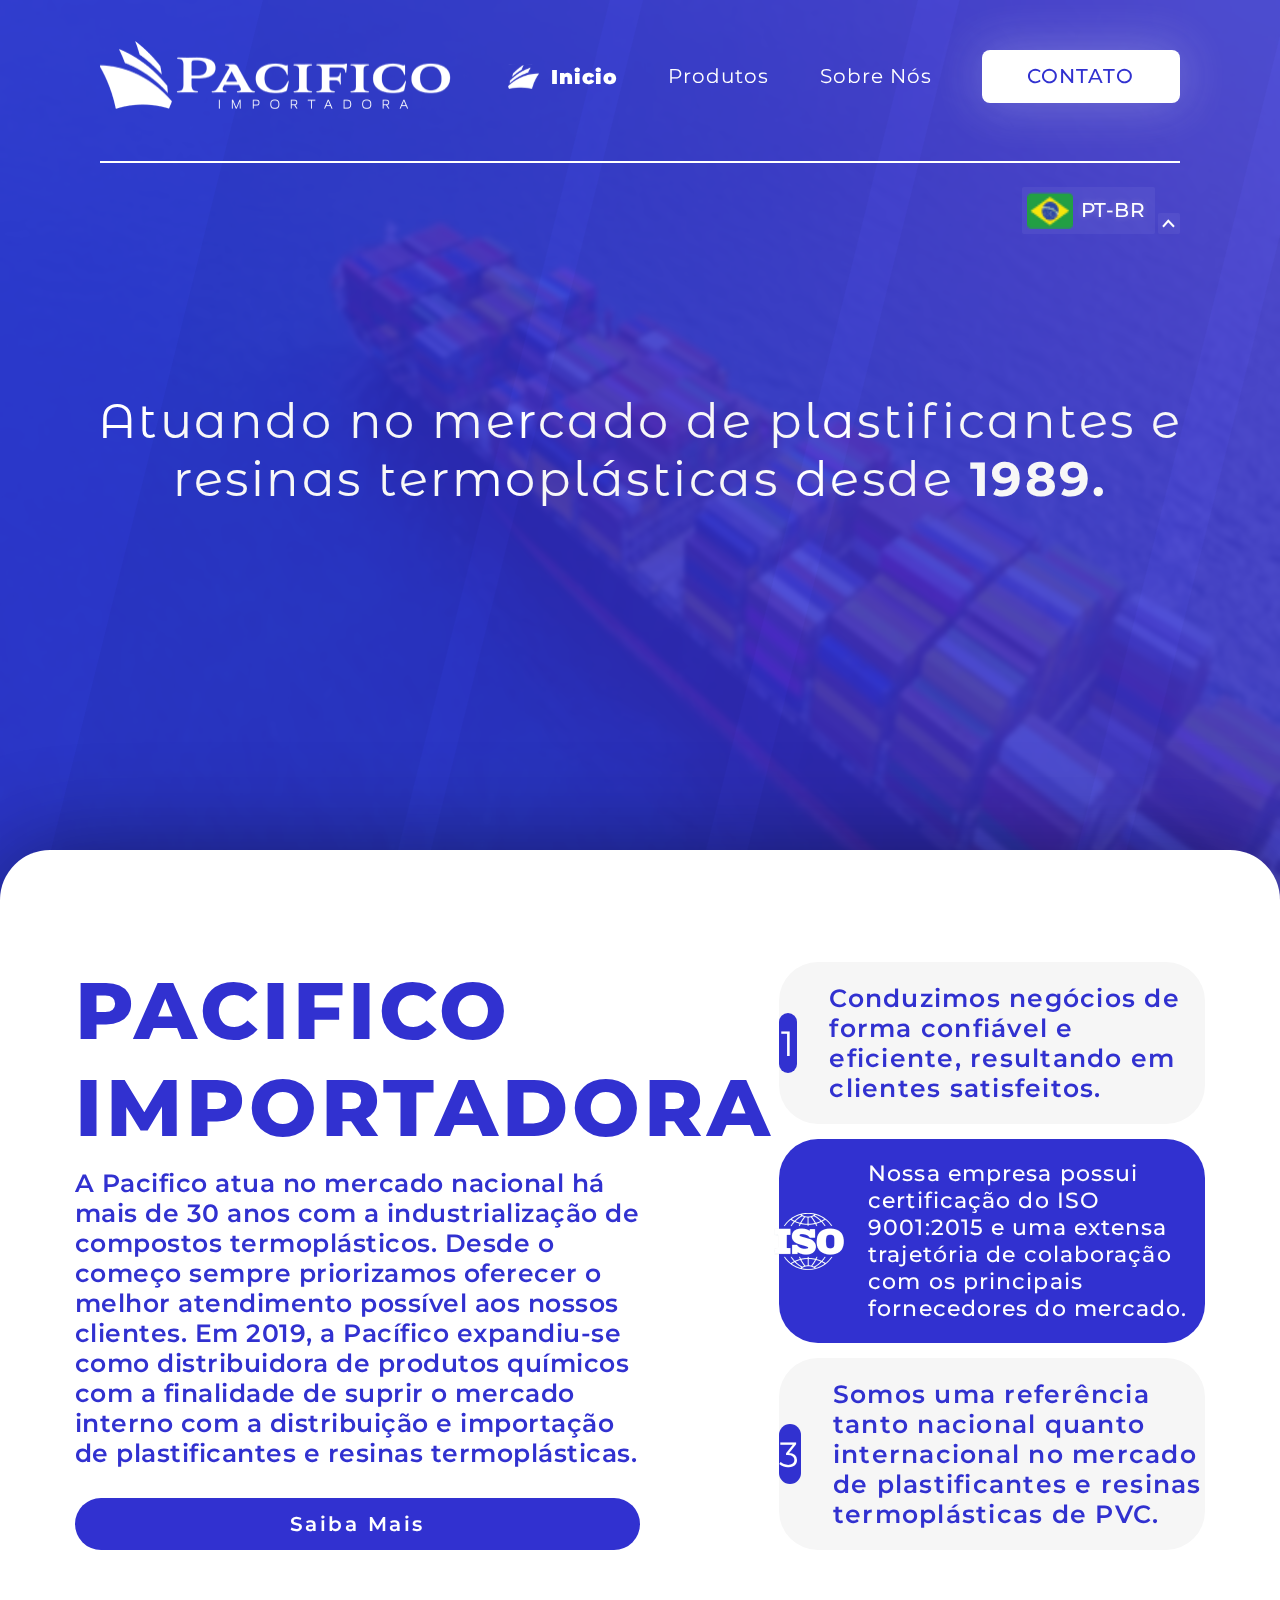
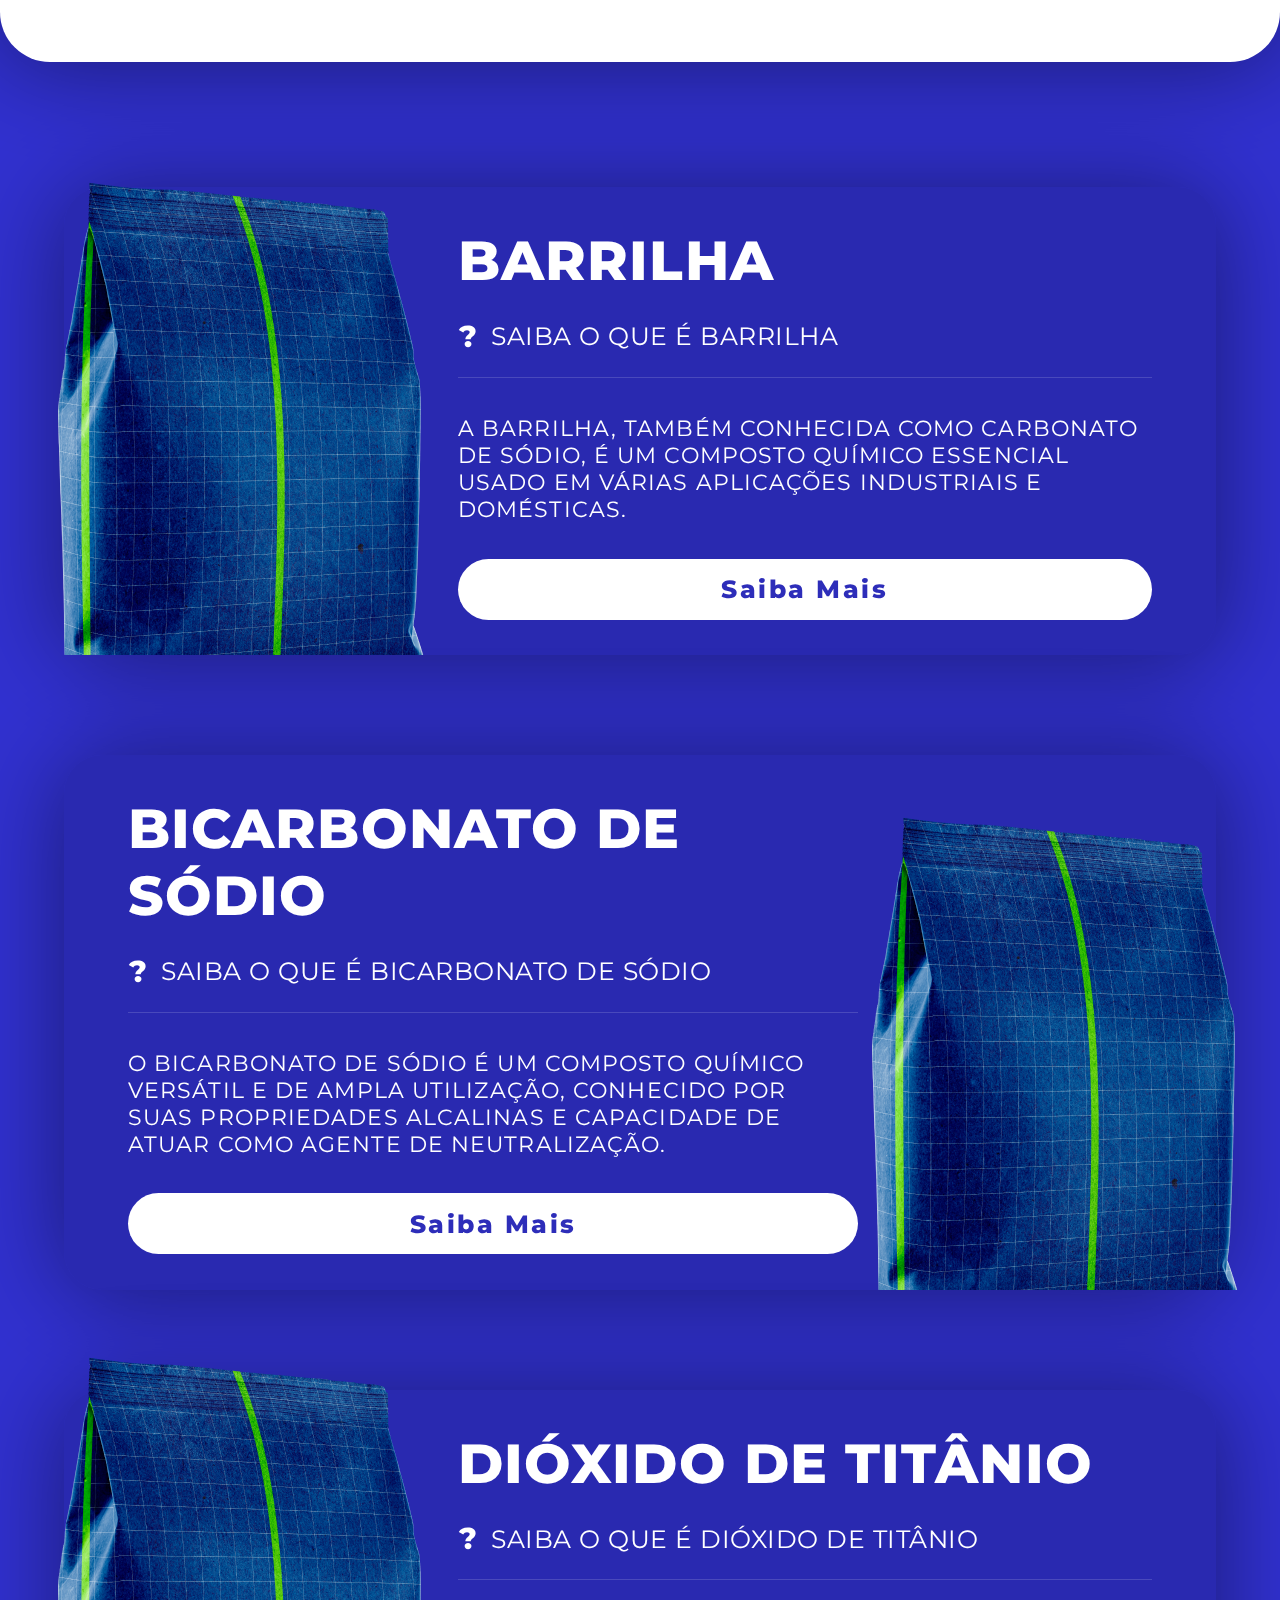
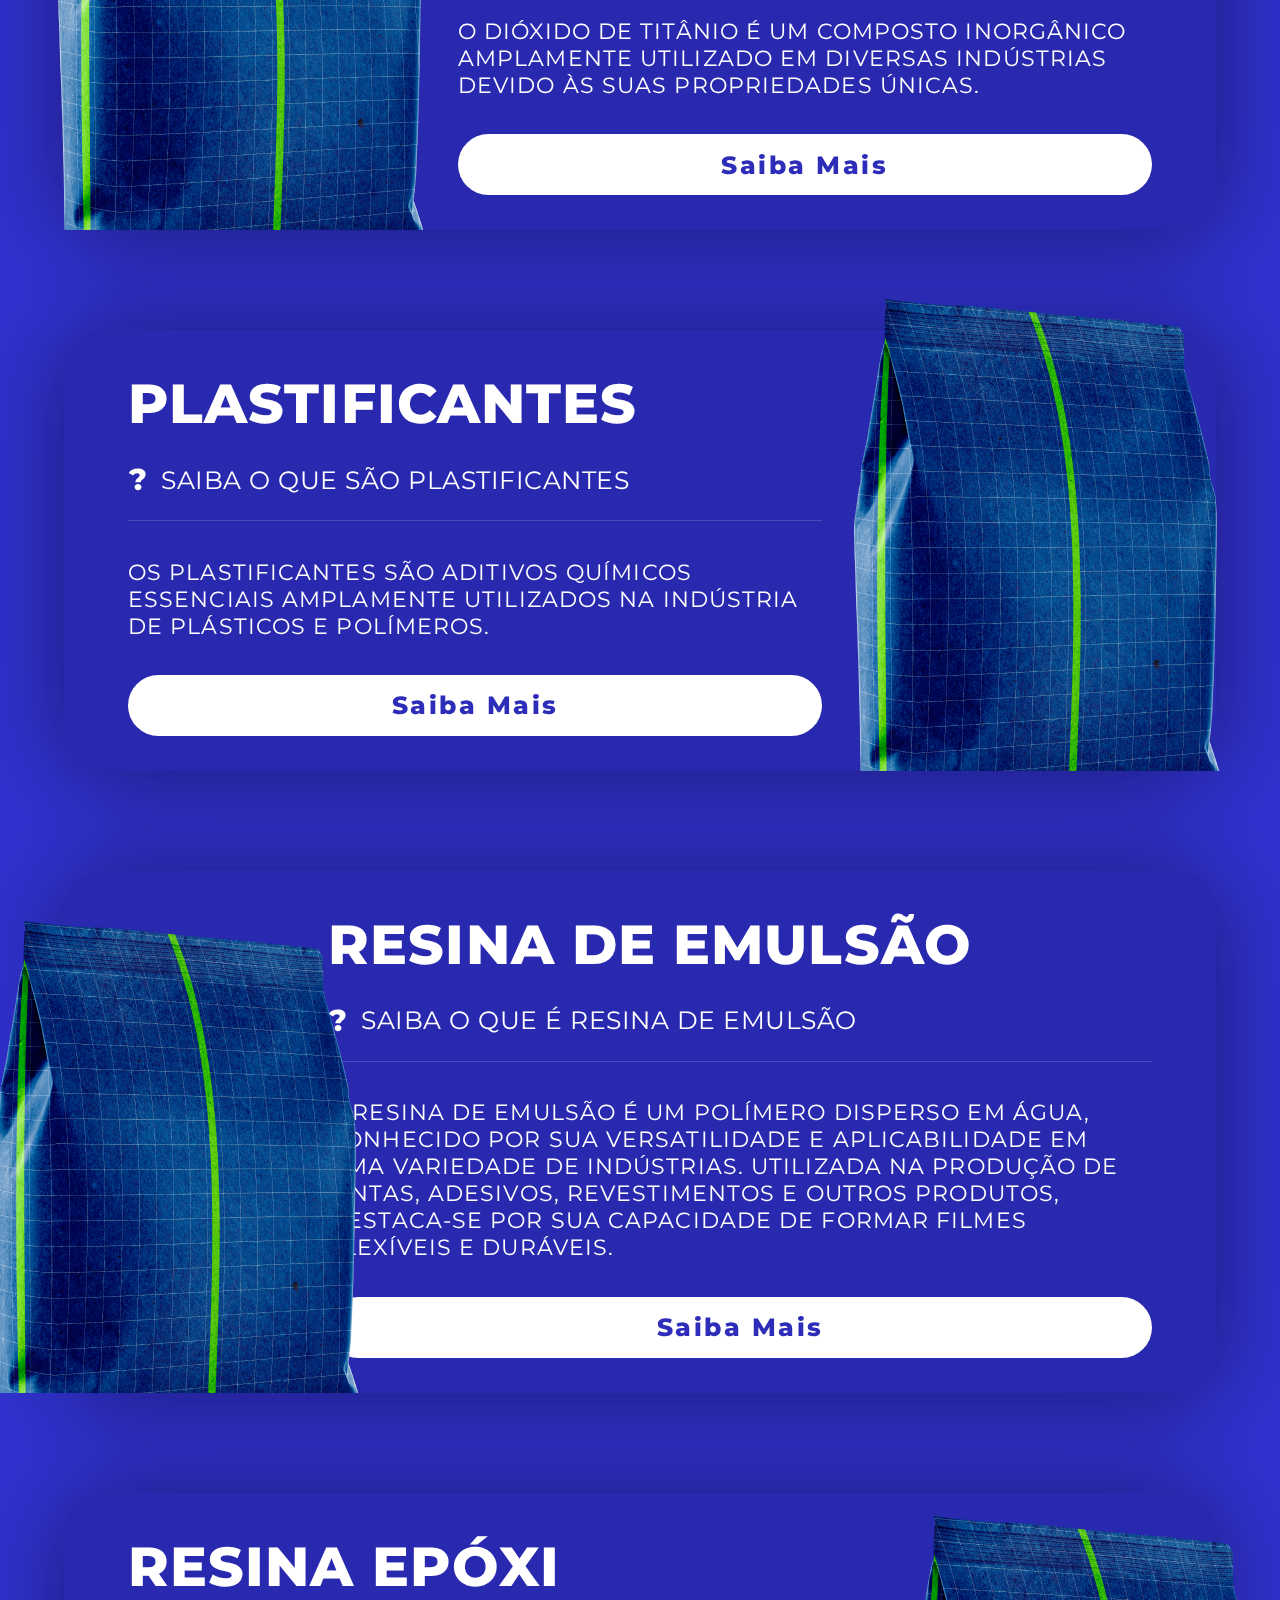
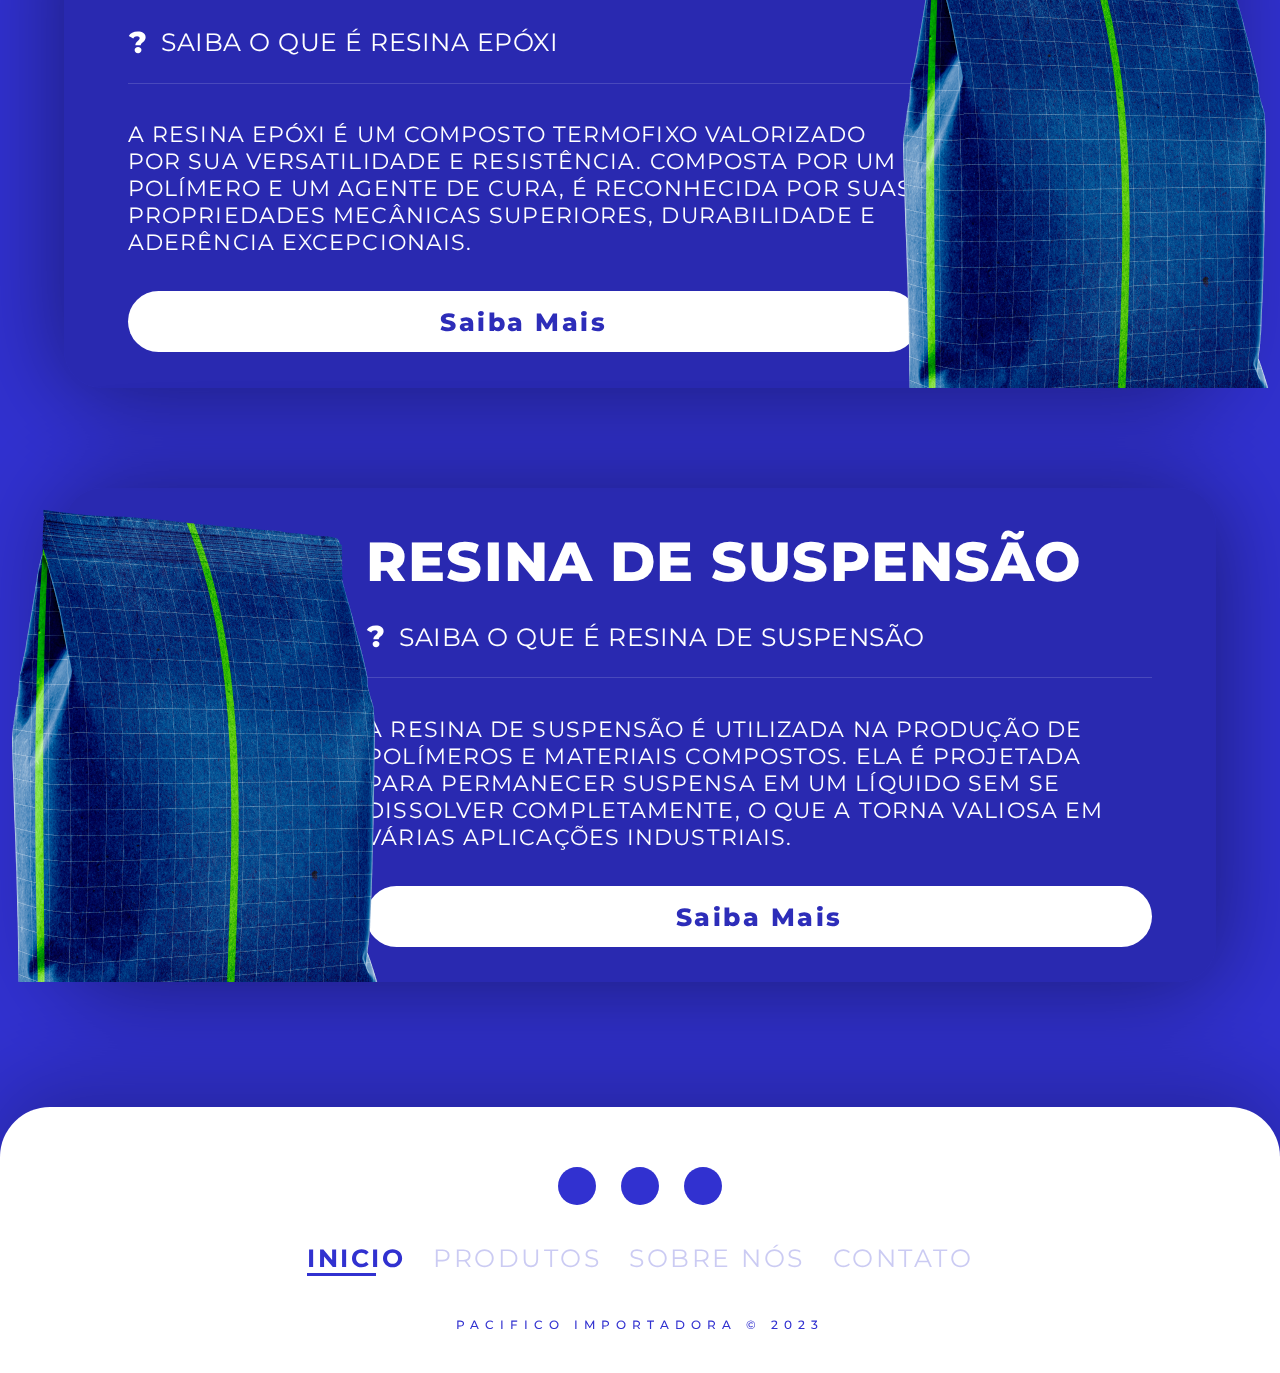
==== inicial/inicial.html @ b395f167 "Implementação completa da lista de produtos ( PI )" ====
<!DOCTYPE html>
<html lang="pt-br">
<head>
    <meta charset="UTF-8">
    <meta name="viewport" content="width=device-width, initial-scale=1.0">
    <title>Pacifico Importados</title>

    <link rel="preconnect" href="https://fonts.googleapis.com">
    <link rel="preconnect" href="https://fonts.gstatic.com" crossorigin>
    <link href="https://fonts.googleapis.com/css2?family=Montserrat:wght@300;400;500;600;700;800&display=swap" rel="stylesheet">
    
    <link rel="stylesheet" href="./inicial.css">
    <link rel="stylesheet" href="../geral/css/style.css">

    <script src="../geral/js/navegacoes.js" type="module" defer></script>
    <script src="./inicial.js" type="module" defer></script>
</head>
<body>
    <div class="container_xl" id="home_page">
        <header class="header_container">
            <div class="top_header_box">
                <figure>
                    <img src="../geral/assets/Logo Mono Black.png">
                </figure>
                <nav class="top_nav" id="nav_sup">
                    <a href="../inicial/inicial.html">
                        <button>
                            <span>Inicio</span>
                        </button>
                    </a>
                    <a href="../produtos/produtos.html">
                        <button>
                            <span>Produtos</span>
                        </button>
                    </a>
                    <a href="../sobre/sobre.html">
                        <button>
                            <span>Sobre Nós</span>
                        </button>
                    </a>
                    <a href="../contato/contato.html" target="_blank">
                        <button class="contact" id="tContato">CONTATO</button>
                    </a>
                </nav>
            </div>
            <div class="header_bar"></div>
            <div class="language_bar">
                <div class="select_block" id="drop_block">
                    <div class="icone_txt_select" id="ti_select">
                        <img src="../geral/assets/Brasil.png">
                        <span>PT-BR</span>
                    </div>
                    <div class="icon_box" id="icon_box_id">
                        <svg xmlns="http://www.w3.org/2000/svg" width="13" height="9" viewBox="0 0 13 9" fill="none">
                            <path d="M1 7.78094L6.28 1.78679L12 7.78094" stroke="white" stroke-width="2"/>
                        </svg>
                    </div>
                </div>
                <div class="select_itens" id="select_list">
                    <li>
                        <img src="../geral/assets/Usa.png">
                        <span>EN</span>
                    </li>
                    <li>
                        <img src="../geral/assets/Espanha.png">
                        <span>ES</span>
                    </li>
                    <li>
                        <img src="../geral/assets/China.png">
                        <span>ZH</span>
                    </li>
                </div>
            </div>
        </header>
        <main class="main_container">
            <div class="initial_box">
                <div class="background_filter">
                    <div class="imagem_principal">
                        <div class="image_blur"></div>
                    </div>
                    <div class="image_ligths">
                        <div class="light_strip"></div>
                        <div class="light_strip"></div>
                        <div class="light_strip"></div>
                        <div class="light_strip"></div>
                    </div>
                    <div class="main_title">
                        <h1>Atuando no mercado de plastificantes e resinas termoplásticas desde <span>1989.</span></h1>
                    </div>
                </div>
            </div>
            <div class="general_informations_block">
                <div class="main_informations">
                    <h2>PACIFICO IMPORTADORA</h2>
                    <p>A Pacifico atua no mercado nacional há mais de 30 anos com a industrialização de compostos termoplásticos. Desde o começo sempre priorizamos oferecer o melhor atendimento possível aos nossos clientes. Em 2019, a Pacífico expandiu-se como distribuidora de produtos químicos com a finalidade de suprir o mercado interno com a distribuição e importação de plastificantes e resinas termoplásticas.</p>
                    <button>Saiba Mais</button>
                </div>
                <div class="informations_balloons">
                    <div class="info_balloon">
                        <div class="ident_circle">1</div>
                        <p>Conduzimos negócios de forma confiável e eficiente, resultando em clientes satisfeitos.</p>
                    </div>
                    <div class="info_balloon">
                        <div class="ident_circle">
                            <img src="../geral/assets/ISO.png" alt="ISO">
                        </div>
                        <p>Nossa empresa possui certificação do ISO 9001:2015 e uma extensa trajetória de colaboração com os principais fornecedores do mercado.</p>
                    </div>
                    <div class="info_balloon">
                        <div class="ident_circle">3</div>
                        <p>Somos uma referência tanto nacional quanto internacional no mercado de plastificantes e resinas termoplásticas de PVC.</p>
                    </div>
                </div>
            </div>
            <div class="products_list">
                <div class="item_box">
                    <div class="item_image">
                        <img src="../geral/assets/packaging.png" alt="Embalagem">
                    </div>
                    <div class="main_item_information">
                        <h2>BARRILHA</h2>
                        <div class="additional_infos">
                            <svg width="18" height="23" viewBox="0 0 18 23" fill="none" xmlns="http://www.w3.org/2000/svg">
                                <path d="M7.36 14.35C7.36 10.42 11.65 9.43 11.65 7.18C11.65 5.98 10.54 5.26 9.01 5.26C7.39 5.26 6.04 6.07 5.26 7.42L0.79 5.02C2.38 2.35 5.29 0.579999 9.7 0.579999C14.32 0.579999 17.62 2.56 17.62 6.22C17.62 10.9 12.7 11.59 12.7 14.35H7.36ZM10.03 22.27C8.02 22.27 6.64 20.86 6.64 19.12C6.64 17.35 8.02 16.03 10.03 16.03C12.04 16.03 13.45 17.35 13.45 19.12C13.45 20.86 12.04 22.27 10.03 22.27Z" fill="white"/>
                            </svg>                                
                            <span>SAIBA O QUE É BARRILHA</span>
                        </div>
                        <div class="bar"></div>
                        <p>A barrilha, também conhecida como carbonato de sódio, é um composto químico essencial usado em várias aplicações industriais e domésticas.</p>
                        <button>Saiba Mais</button>
                    </div>
                </div>
                <div class="item_box reverse">
                    <div class="item_image">
                        <img src="../geral/assets/packaging.png" alt="Embalagem">
                    </div>
                    <div class="main_item_information">
                        <h2>Bicarbonato de Sódio</h2>
                        <div class="additional_infos">
                            <svg width="18" height="23" viewBox="0 0 18 23" fill="none" xmlns="http://www.w3.org/2000/svg">
                                <path d="M7.36 14.35C7.36 10.42 11.65 9.43 11.65 7.18C11.65 5.98 10.54 5.26 9.01 5.26C7.39 5.26 6.04 6.07 5.26 7.42L0.79 5.02C2.38 2.35 5.29 0.579999 9.7 0.579999C14.32 0.579999 17.62 2.56 17.62 6.22C17.62 10.9 12.7 11.59 12.7 14.35H7.36ZM10.03 22.27C8.02 22.27 6.64 20.86 6.64 19.12C6.64 17.35 8.02 16.03 10.03 16.03C12.04 16.03 13.45 17.35 13.45 19.12C13.45 20.86 12.04 22.27 10.03 22.27Z" fill="white"/>
                            </svg>                                
                            <span>saiba o que é Bicarbonato de Sódio</span>
                        </div>
                        <div class="bar"></div>
                        <p>O bicarbonato de sódio é um composto químico versátil e de ampla utilização, conhecido por suas propriedades alcalinas e capacidade de atuar como agente de neutralização.</p>
                        <button>Saiba Mais</button>
                    </div>
                </div>
                <div class="item_box">
                    <div class="item_image">
                        <img src="../geral/assets/packaging.png" alt="Embalagem">
                    </div>
                    <div class="main_item_information">
                        <h2>Dióxido de Titânio</h2>
                        <div class="additional_infos">
                            <svg width="18" height="23" viewBox="0 0 18 23" fill="none" xmlns="http://www.w3.org/2000/svg">
                                <path d="M7.36 14.35C7.36 10.42 11.65 9.43 11.65 7.18C11.65 5.98 10.54 5.26 9.01 5.26C7.39 5.26 6.04 6.07 5.26 7.42L0.79 5.02C2.38 2.35 5.29 0.579999 9.7 0.579999C14.32 0.579999 17.62 2.56 17.62 6.22C17.62 10.9 12.7 11.59 12.7 14.35H7.36ZM10.03 22.27C8.02 22.27 6.64 20.86 6.64 19.12C6.64 17.35 8.02 16.03 10.03 16.03C12.04 16.03 13.45 17.35 13.45 19.12C13.45 20.86 12.04 22.27 10.03 22.27Z" fill="white"/>
                            </svg>                                
                            <span>saiba o que é Dióxido de Titânio</span>
                        </div>
                        <div class="bar"></div>
                        <p>O dióxido de titânio é um composto inorgânico amplamente utilizado em diversas indústrias devido às suas propriedades únicas.</p>
                        <button>Saiba Mais</button>
                    </div>
                </div>
                <div class="item_box reverse">
                    <div class="item_image">
                        <img src="../geral/assets/packaging.png" alt="Embalagem">
                    </div>
                    <div class="main_item_information">
                        <h2>Plastificantes</h2>
                        <div class="additional_infos">
                            <svg width="18" height="23" viewBox="0 0 18 23" fill="none" xmlns="http://www.w3.org/2000/svg">
                                <path d="M7.36 14.35C7.36 10.42 11.65 9.43 11.65 7.18C11.65 5.98 10.54 5.26 9.01 5.26C7.39 5.26 6.04 6.07 5.26 7.42L0.79 5.02C2.38 2.35 5.29 0.579999 9.7 0.579999C14.32 0.579999 17.62 2.56 17.62 6.22C17.62 10.9 12.7 11.59 12.7 14.35H7.36ZM10.03 22.27C8.02 22.27 6.64 20.86 6.64 19.12C6.64 17.35 8.02 16.03 10.03 16.03C12.04 16.03 13.45 17.35 13.45 19.12C13.45 20.86 12.04 22.27 10.03 22.27Z" fill="white"/>
                            </svg>                                
                            <span>saiba o que são Plastificantes</span>
                        </div>
                        <div class="bar"></div>
                        <p>Os plastificantes são aditivos químicos essenciais amplamente utilizados na indústria de plásticos e polímeros.</p>
                        <button>Saiba Mais</button>
                    </div>
                </div>
                <div class="item_box">
                    <div class="item_image">
                        <img src="../geral/assets/packaging.png" alt="Embalagem">
                    </div>
                    <div class="main_item_information">
                        <h2>Resina de emulsão</h2>
                        <div class="additional_infos">
                            <svg width="18" height="23" viewBox="0 0 18 23" fill="none" xmlns="http://www.w3.org/2000/svg">
                                <path d="M7.36 14.35C7.36 10.42 11.65 9.43 11.65 7.18C11.65 5.98 10.54 5.26 9.01 5.26C7.39 5.26 6.04 6.07 5.26 7.42L0.79 5.02C2.38 2.35 5.29 0.579999 9.7 0.579999C14.32 0.579999 17.62 2.56 17.62 6.22C17.62 10.9 12.7 11.59 12.7 14.35H7.36ZM10.03 22.27C8.02 22.27 6.64 20.86 6.64 19.12C6.64 17.35 8.02 16.03 10.03 16.03C12.04 16.03 13.45 17.35 13.45 19.12C13.45 20.86 12.04 22.27 10.03 22.27Z" fill="white"/>
                            </svg>                                
                            <span>saiba o que é Resina de emulsão</span>
                        </div>
                        <div class="bar"></div>
                        <p>A resina de emulsão é um polímero disperso em água, conhecido por sua versatilidade e aplicabilidade em uma variedade de indústrias. Utilizada na produção de tintas, adesivos, revestimentos e outros produtos, destaca-se por sua capacidade de formar filmes flexíveis e duráveis.</p>
                        <button>Saiba Mais</button>
                    </div>
                </div>
                <div class="item_box reverse">
                    <div class="item_image">
                        <img src="../geral/assets/packaging.png" alt="Embalagem">
                    </div>
                    <div class="main_item_information">
                        <h2>Resina epóxi</h2>
                        <div class="additional_infos">
                            <svg width="18" height="23" viewBox="0 0 18 23" fill="none" xmlns="http://www.w3.org/2000/svg">
                                <path d="M7.36 14.35C7.36 10.42 11.65 9.43 11.65 7.18C11.65 5.98 10.54 5.26 9.01 5.26C7.39 5.26 6.04 6.07 5.26 7.42L0.79 5.02C2.38 2.35 5.29 0.579999 9.7 0.579999C14.32 0.579999 17.62 2.56 17.62 6.22C17.62 10.9 12.7 11.59 12.7 14.35H7.36ZM10.03 22.27C8.02 22.27 6.64 20.86 6.64 19.12C6.64 17.35 8.02 16.03 10.03 16.03C12.04 16.03 13.45 17.35 13.45 19.12C13.45 20.86 12.04 22.27 10.03 22.27Z" fill="white"/>
                            </svg>                                
                            <span>saiba o que é Resina epóxi</span>
                        </div>
                        <div class="bar"></div>
                        <p>A resina epóxi é um composto termofixo valorizado por sua versatilidade e resistência. Composta por um polímero e um agente de cura, é reconhecida por suas propriedades mecânicas superiores, durabilidade e aderência excepcionais.</p>
                        <button>Saiba Mais</button>
                    </div>
                </div>
                <div class="item_box">
                    <div class="item_image">
                        <img src="../geral/assets/packaging.png" alt="Embalagem">
                    </div>
                    <div class="main_item_information">
                        <h2>Resina de suspensão</h2>
                        <div class="additional_infos">
                            <svg width="18" height="23" viewBox="0 0 18 23" fill="none" xmlns="http://www.w3.org/2000/svg">
                                <path d="M7.36 14.35C7.36 10.42 11.65 9.43 11.65 7.18C11.65 5.98 10.54 5.26 9.01 5.26C7.39 5.26 6.04 6.07 5.26 7.42L0.79 5.02C2.38 2.35 5.29 0.579999 9.7 0.579999C14.32 0.579999 17.62 2.56 17.62 6.22C17.62 10.9 12.7 11.59 12.7 14.35H7.36ZM10.03 22.27C8.02 22.27 6.64 20.86 6.64 19.12C6.64 17.35 8.02 16.03 10.03 16.03C12.04 16.03 13.45 17.35 13.45 19.12C13.45 20.86 12.04 22.27 10.03 22.27Z" fill="white"/>
                            </svg>                                
                            <span>saiba o que é Resina de suspensão</span>
                        </div>
                        <div class="bar"></div>
                        <p>A resina de suspensão é utilizada na produção de polímeros e materiais compostos. Ela é projetada para permanecer suspensa em um líquido sem se dissolver completamente, o que a torna valiosa em várias aplicações industriais.</p>
                        <button>Saiba Mais</button>
                    </div>
                </div>
            </div>
        </main>
        <footer class="footer_container">
            <div class="circles_box">
                <div class="circle"></div>
                <div class="circle"></div>
                <div class="circle"></div>
            </div>
            <nav class="footer_nav" id="ft_nav">
                <a href="../inicial/inicial.html">
                    <button>INICIO</button>
                </a>
                <a href="../produtos/produtos.html">
                    <button>PRODUTOS</button>
                </a>
                <a href="../sobre/sobre.html">
                    <button>SOBRE NÓS</button>
                </a>
                <a href="../contato/contato.html" target="_blank">
                    <button>CONTATO</button>
                </a>
            </nav>
            <div class="est_txt">
                <span>PACIFICO IMPORTADORA © 2023</span>
            </div>
        </footer>
    </div>
</body>
</html>
---- inicial/inicial.css ----
@import url('https://fonts.googleapis.com/css2?family=Montserrat+Alternates:wght@400;500;700;800&display=swap');

/* ------------ BLOCO INICIAL ------------ */
#home_page .initial_box {

    width: 100%;
    height: 100vh;
    position: relative;
    z-index: -1;

}

.background_filter {
    
    width: 100%;
    height: 100%;
    background-color: rgba(49, 49, 208, .85);
    overflow: hidden;

}

.imagem_principal {

    position: absolute;
    background-image: url(../geral/assets/Ship.png);
    background-repeat: no-repeat;
    pointer-events: none;
    width: 100%;
    height: 100%;
    background-size: 100% 100%;
    z-index: -1;

}

.image_blur {

    width: 100%;
    height: 100%;
    background-color: rgba(13, 24, 44, .01);
    backdrop-filter: blur(2.5px);
    z-index: 12;

}

.image_ligths {

    display: flex;
    align-items: center;
    width: 100%;
    height: 140%;
    position: absolute;
    top: -200px;
    left: 175px;
    overflow: hidden;
    transform: rotate(14deg);
    
}

.image_ligths .light_strip {
    
    height: 100%;
    background-color: rgba(0, 0, 0, .03);

}

.image_ligths .light_strip:nth-child(1) {

    width: 40.5rem;
    margin-right: 32px;

}

.image_ligths .light_strip:nth-child(2) {

    width: 32rem;
    margin-right: 40px;

}

.image_ligths .light_strip:nth-child(3) {

    min-width: 20em;
    margin-right: 48px;

}

.image_ligths .light_strip:nth-child(4) {

    min-width: 14.75rem;

}

.main_title {

    display: flex;
    align-items: center;
    justify-content: center;
    width: 100%;
    height: 100%;
    
}

.main_title h1 {

    font-size: 3rem;
    font-family: Montserrat Alternates;
    letter-spacing: .15625rem;
    text-align: center;
    max-width: 85rem;
    
}

.main_title h1 span {

    font-weight: 700;
    
}

/* ------------------------------------------------------- */
/* ---------------- INFORMAÇÕES DO CENTRO ---------------- */
.general_informations_block {

    display: flex;
    gap: 8.7rem;
    width: 100%;
    background-color: var(--cor-branca-padrao);
    border-radius: 3.125rem;
    box-shadow: 0px 3px 100px 0px rgba(0, 0, 0, .45);
    padding: 7rem;
    padding: 7rem 5.85%;
    margin-top: -50px;    

}

.general_informations_block .main_informations h2 {

    font-size: 5rem;
    color: var(--cor-azul-padrao);
    font-weight: 800;
    letter-spacing: .25rem;
    margin-bottom: 12px;

}

.general_informations_block .main_informations p {

    color: var(--cor-azul-padrao);
    font-size: 1.5625rem;
    font-weight: 600;
    letter-spacing: .03125rem;
    max-width: 48.75rem;
    margin-bottom: 30px;

}

.general_informations_block .main_informations button {

    display: flex;
    align-items: center;
    justify-content: center;
    padding: .88rem 0;
    width: 100%;
    border-radius: 100px;
    background-color: var(--cor-azul-padrao);
    font-size: 1.25rem;
    font-weight: 600;
    letter-spacing: .15625rem;

}

.general_informations_block .main_informations button:hover {

    letter-spacing: .32rem;

}

.general_informations_block .main_informations, .general_informations_block .informations_balloons {

    width: 50%;

}

.general_informations_block .informations_balloons {

    display: grid;
    gap: 15px;

}

.general_informations_block .info_balloon {

    display: flex;
    align-items: center;
    justify-content: center;
    gap: 2rem;
    width: 100%;
    height: 33.33%;
    border-radius: 2.4375rem;
    background-color: #F6F6F6;

}

.general_informations_block .info_balloon:nth-child(2) {

    background-color: var(--cor-azul-padrao);
    gap: 1.81rem;

}

.general_informations_block .info_balloon {

    width: 100%;
    height: 100%;
    border-radius: 2.4375rem;
    background-color: #F6F6F6;

}

.general_informations_block .info_balloon .ident_circle {

    display: flex;
    align-items: center;
    justify-content: center;
    color: var(--cor-branca-padrao);
    text-align: center;
    font-size: 2.1875rem;
    letter-spacing: .10938rem;
    width: 3.75rem;
    height: 3.75rem;
    border-radius: 6.25rem;
    background: var(--cor-azul-padrao);

}

.general_informations_block .info_balloon p {

    font-size: 1.5625rem;
    color: var(--cor-azul-padrao);
    font-weight: 600;
    letter-spacing: .07813rem;
    max-width: 36.375rem;

}

.general_informations_block .info_balloon:nth-child(2) p {

    font-size: 1.375rem;
    font-weight: 500; 
    letter-spacing: .06875rem;
    color: var(--cor-branca-padrao);

}

.main_container .products_list {

    display: grid;
    gap: 6.25rem;
    margin: 7.81rem 0 10.935rem 0;
    padding: 0 5%;
    position: relative;
    
}

/* ---------------------------------------------------- */
/* --------------------- PRODUTOS --------------------- */
.products_list .item_box {

    display: flex;
    align-items: center;
    justify-content: flex-end;
    width: 100%;
    background-color: rgba(30, 30, 118, .35);
    box-shadow: 0px 4px 100px rgba(0, 0, 0, .45);
    border-radius: 38px;
    position: relative;

}

.item_box .item_image {

    display: flex;
    justify-content: center;
    align-items: flex-end;
    position: relative;
    width: 100%;
    height: 100%;
    padding-right: 2.4rem;

}

.products_list .item_box img {

    position: absolute;
    bottom: 0;

}

.products_list .main_item_information {

    min-width: 65.8%;
    height: 100%;
    padding: 2.5rem 4rem 2.2rem 0;

}

.products_list .main_item_information h2 {


    font-size: 3.4375rem;
    font-weight: 800;
    letter-spacing: .06875rem;
    text-transform: uppercase;
    margin-bottom: 1.7rem;

}

.products_list .additional_infos {

    display: flex;
    align-items: center;
    gap: .94rem;

}

.products_list .additional_infos span {

    font-size: 1.5625rem;
    letter-spacing: .03125rem;
    text-transform: uppercase;

}

.products_list .main_item_information .bar {

    width: 100%;
    height: 1px;
    background: rgba(255, 255, 255, .15);
    margin: 1.6rem 0 2.35rem;

}

.products_list .main_item_information p {

    font-size: 1.375rem;
    letter-spacing: .06875rem;
    text-transform: uppercase;
    margin-bottom: 2.2rem;

}

.products_list .main_item_information button {

    display: flex;
    align-items: center;
    justify-content: center;
    width: 100%;
    height: 3.8125rem;
    border-radius: 3rem;
    background: var(--cor-branca-padrao);
    color: #2D2DB9;
    font-size: 1.5625rem;
    font-weight: 800;
    letter-spacing: .15625rem;

}

.products_list .main_item_information button:hover {

    letter-spacing: .3rem;

}

/* ------------ INVERTER PRODUTOS ------------ */
.products_list .item_box.reverse {

    flex-direction: row-reverse;

}

.products_list .item_box.reverse .main_item_information {

    padding-right: 0;
    padding-left: 4rem;

}

.products_list .item_box.reverse .item_image {

    padding-right: 0;
    padding-left: 2.4rem;

}

/* ------------------------------------------------ */
---- geral/css/style.css ----
:root {
    --cor-branca-padrao: rgb(255, 255, 255);
    --cor-azul-padrao: #3131D0;
    --cor-azul-claro: #2424AC;
    --cor-azul-claro-25: rgba(49, 49, 208, .25);
    --cor-azul-escuro: #181881;

    --tempo-transicao-padrao: .45s;
}

body {

    position: relative;
    margin: 0;
}

* {

    margin: 0;
    padding: 0;
    box-sizing: border-box;
    font-family: 'Montserrat', sans-serif;
    font-style: normal;
    line-height: normal;
    font-weight: 400;

}

/* ----------------- SCROLL ----------------- */

/* *::-webkit-scrollbar {

    width: 4px;

} */

/* ------------------ RESET ------------------ */

input:not([type="checkbox"]), button, textarea, a {

    all: unset;
    box-sizing: border-box;

}

button, a {

    transition: all var(--tempo-transicao-padrao);
    cursor: pointer;

}

/* -------------------- MAIN -------------------- */

.container_xl {

    width: 100%;
    height: 100%;
    position: relative;
    color: var(--cor-branca-padrao);
    z-index: 1;
}

.main_container {

    width: 100%;
    position: relative;
    overflow: hidden;
    background-color: rgba(49, 49, 208, 1);
    z-index: -1;

}

/* -------------------- HEADER -------------------- */

.header_container {

    position: absolute;
    top: 0;
    width: 100%;
    margin-top: 2.5rem;
    padding: 0 7.82vw;
    z-index: 100;

}

.header_container .top_header_box {

    display: flex;
    align-items: center;
    justify-content: space-between;
    margin-bottom: 3rem;

} 

.header_container .top_header_box > figure > img {

    width: 22rem;
    height: 4.30831rem;
    user-select: none;

}

.header_container .top_nav {

    display: flex;
    align-items: center;
    gap: 3.15rem;

}

.header_container .top_nav button {

    display: flex;
    align-items: center;
    gap: .75rem;
    font-size: 1.25rem;
    text-wrap: nowrap;
    font-weight: 500;
    letter-spacing: .0625rem;
    user-select: none;

}

.header_container .top_nav .contact {

    display: flex;
    align-items: center;
    justify-content: center;
    min-width: 12.375rem;
    height: 3.31rem;
    font-size: 1.25rem;
    color: var(--cor-azul-padrao);
    text-align: center;
    background-color: var(--cor-branca-padrao);
    border-radius: .5rem;
    box-shadow: 0px 0px 50px 0px rgba(255, 255, 255, 0.25);
    transition: letter-spacing var(--tempo-transicao-padrao);

}

.header_container .top_nav .contact:hover {

    letter-spacing: 4px;

}

.header_container .top_nav .selecionado span {

    padding-top: 2px;
    font-weight: 900;

}

.header_container .top_nav .selecionado span {

    font-size: 1.25rem;
    font-weight: 900;
    letter-spacing: .0625rem;
}

.header_container .header_bar {

    width: 100%;
    height: 2px;
    background-color: var(--cor-branca-padrao);

}

/* --- NAV --- */

.header_container .language_bar {

    display: flex;
    justify-content: flex-end;
    position: relative;
    width: 100%;
    margin-top: 1.5rem;
    cursor: pointer;

}

.language_bar .select_block {

    display: flex;
    align-items: flex-end;
    position: relative;
    user-select: none;
    gap: 3px;

}

.language_bar .select_block .icon_box {

    display: flex;
    align-items: center;
    justify-content: center;
    width: 22px;
    height: 21px;
    border-radius: 2px;
    background: rgba(255, 255, 255, .05);

}

.language_bar .select_block .icon_box svg {

    transition: var(--tempo-transicao-padrao);

}

.language_bar .select_block .icon_box .ativo {

    transform: rotate(180deg);

}

.language_bar .icone_txt_select {

    display: flex;
    align-items: center;
    height: 2.93rem;
    border-radius: 2px;
    background: rgba(255, 255, 255, 0.05);
    padding: 5px 10px 5px 5px;
    gap: 8px;

}

.language_bar .icone_txt_select img {

    width: 46px;
    height: 100%;

}

.language_bar .icone_txt_select span {

    font-size: 1.25rem;
    font-weight: 500;
    letter-spacing: .025rem;
    text-shadow: 0px 0px 6px rgba(255, 255, 255, .25);
    min-width: 64px;
    text-align: center;

}

.language_bar .select_itens {

    display: none;
    flex-direction: column;
    gap: 7px;
    position: absolute;
    top: 52px;
    right: 35px;
    border-radius: 2px;
    background: rgba(255, 255, 255, 0.05);
    padding: 5px;

}

.language_bar .select_itens > li {

    display: flex;
    gap: 5px;
    justify-content: space-between;
    border-radius: 2px;
    background: rgba(255, 255, 255, 0.05);
    padding: 7.5px 5px 7.5px 7px;

}

.language_bar .select_itens > li span {

    width: 4rem;
    font-size: 1.25rem;
    font-weight: 500;
    letter-spacing: .025rem;
    text-align: center;
    text-wrap: nowrap;

}

/* -------------------- FOOTER -------------------- */

.footer_container {

    display: flex;
    align-items: center;
    justify-content: center;
    flex-direction: column;
    gap: 2.38rem;
    padding: 3.75rem 0 2.5rem 0;
    border-radius: 50px 50px 0px 0px;
    box-shadow: 0px -22px 91px 0px rgba(0, 0, 0, .25);
    background: var(--cor-branca-padrao);
    margin-top: -50px;
    z-index: 100;

}

.footer_container .circles_box {

    display: flex;
    gap: 1.56rem;

}

.footer_container .circles_box > .circle {

    width: 2.375rem;
    height: 2.375rem;
    border-radius: 50%;
    background: var(--cor-azul-padrao);
    cursor: pointer;

}

.footer_container .footer_nav {

    display: flex;
    gap: 1.75rem;

}

.footer_container .footer_nav button {

    color: var(--cor-azul-claro-25);
    color: rgba(49, 49, 208, 0.25);
    font-size: 1.5625rem;
    font-weight: 400;
    letter-spacing: .15625rem;
    text-align: center;

}

.footer_container .footer_nav .selecionado {

    color: var(--cor-azul-padrao);
    font-weight: 700;
    transition: .2s;

}

.footer_container .footer_nav .selecionado .txt_underline {

    width: 70%;
    height: 3px;
    background-color: var(--cor-azul-padrao);

}

.footer_container .est_txt span {

    color: var(--cor-azul-padrao);
    font-size: .75rem;
    font-weight: 500;
    letter-spacing: .375rem;

}


/* ------------------------------------------------ */
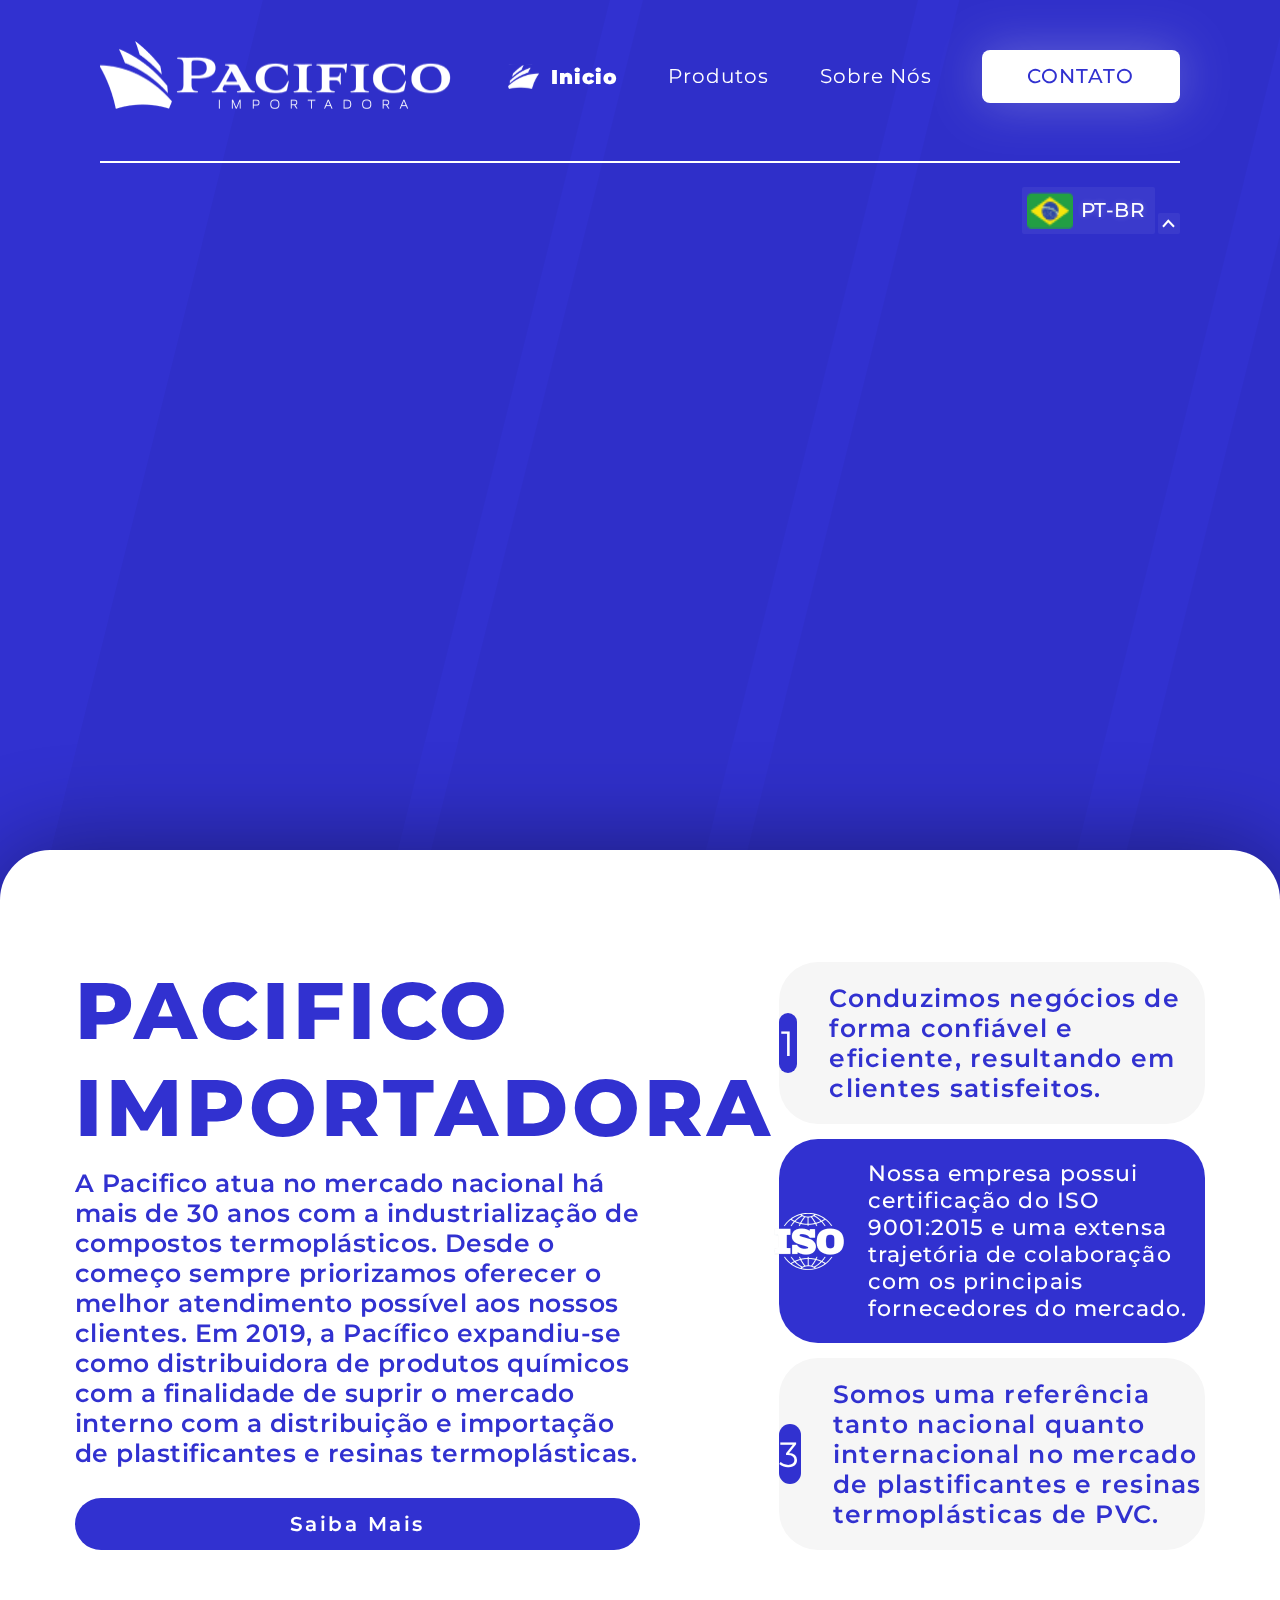
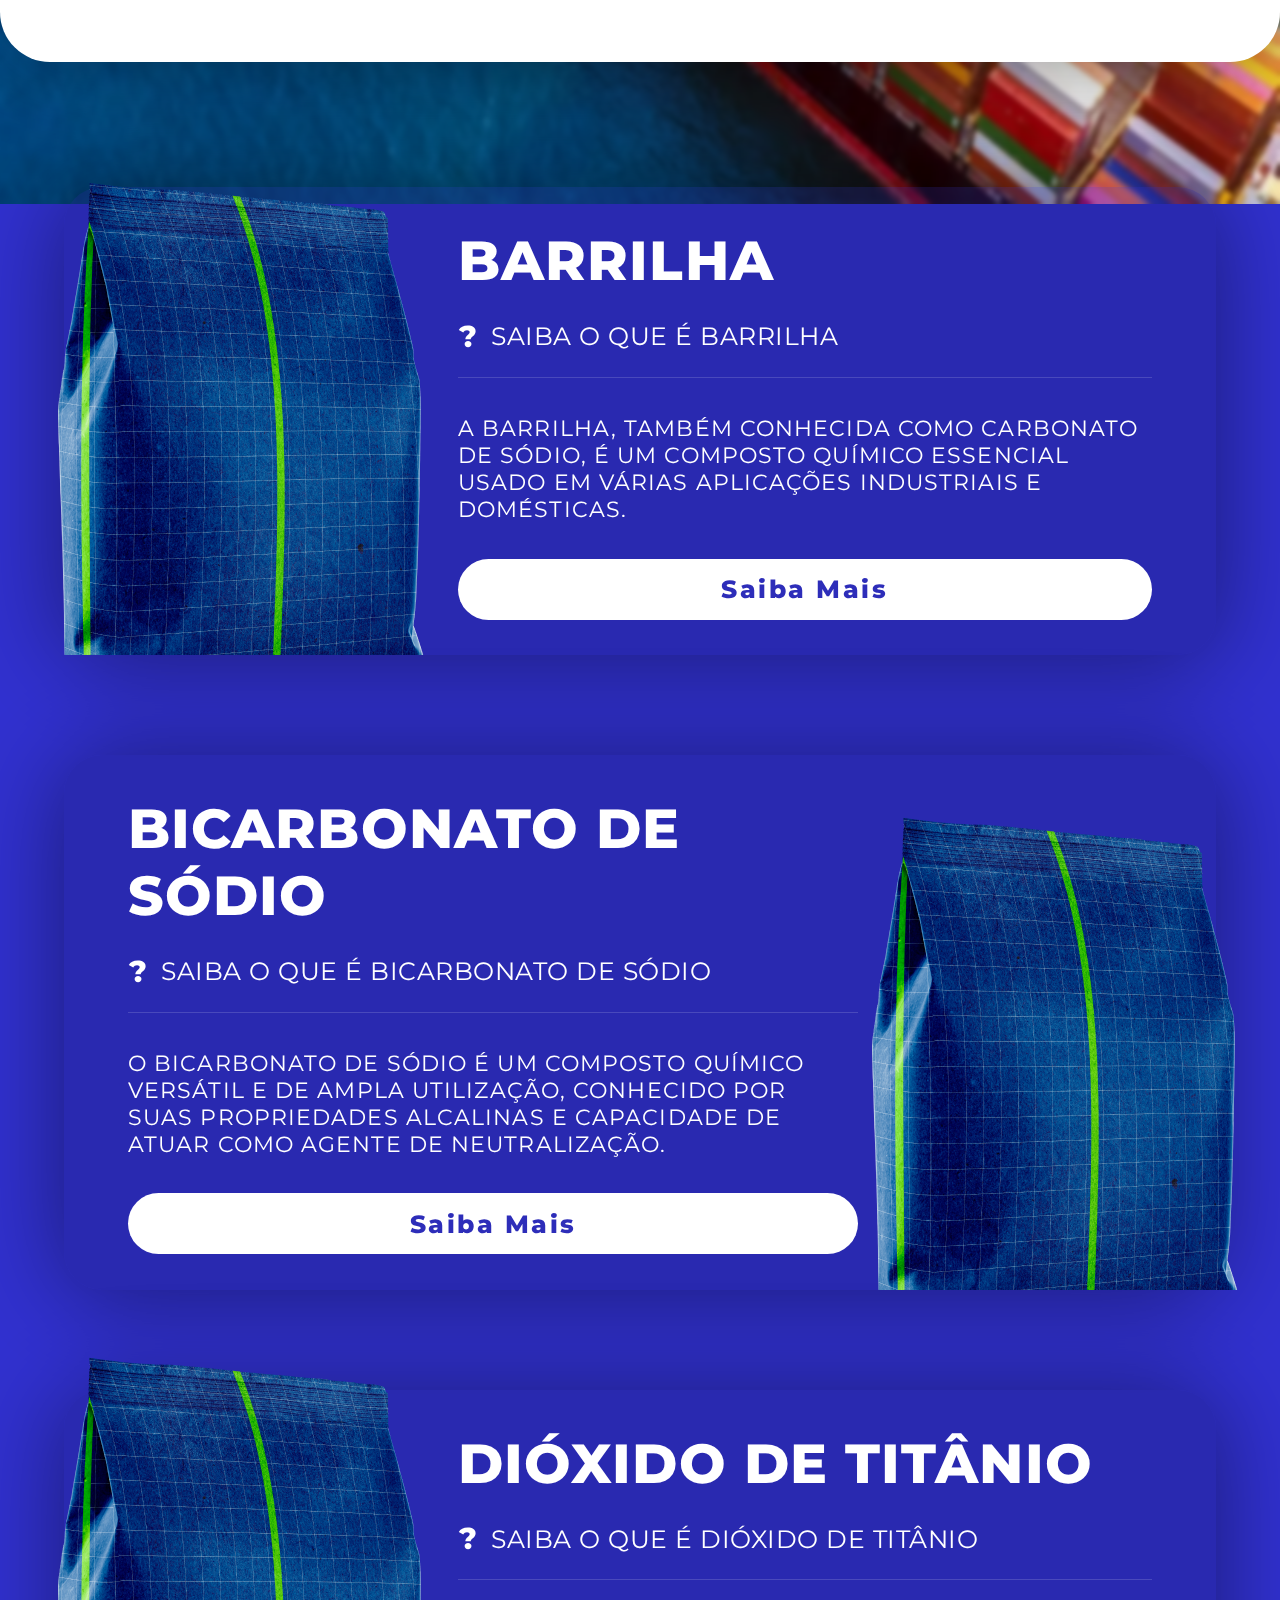
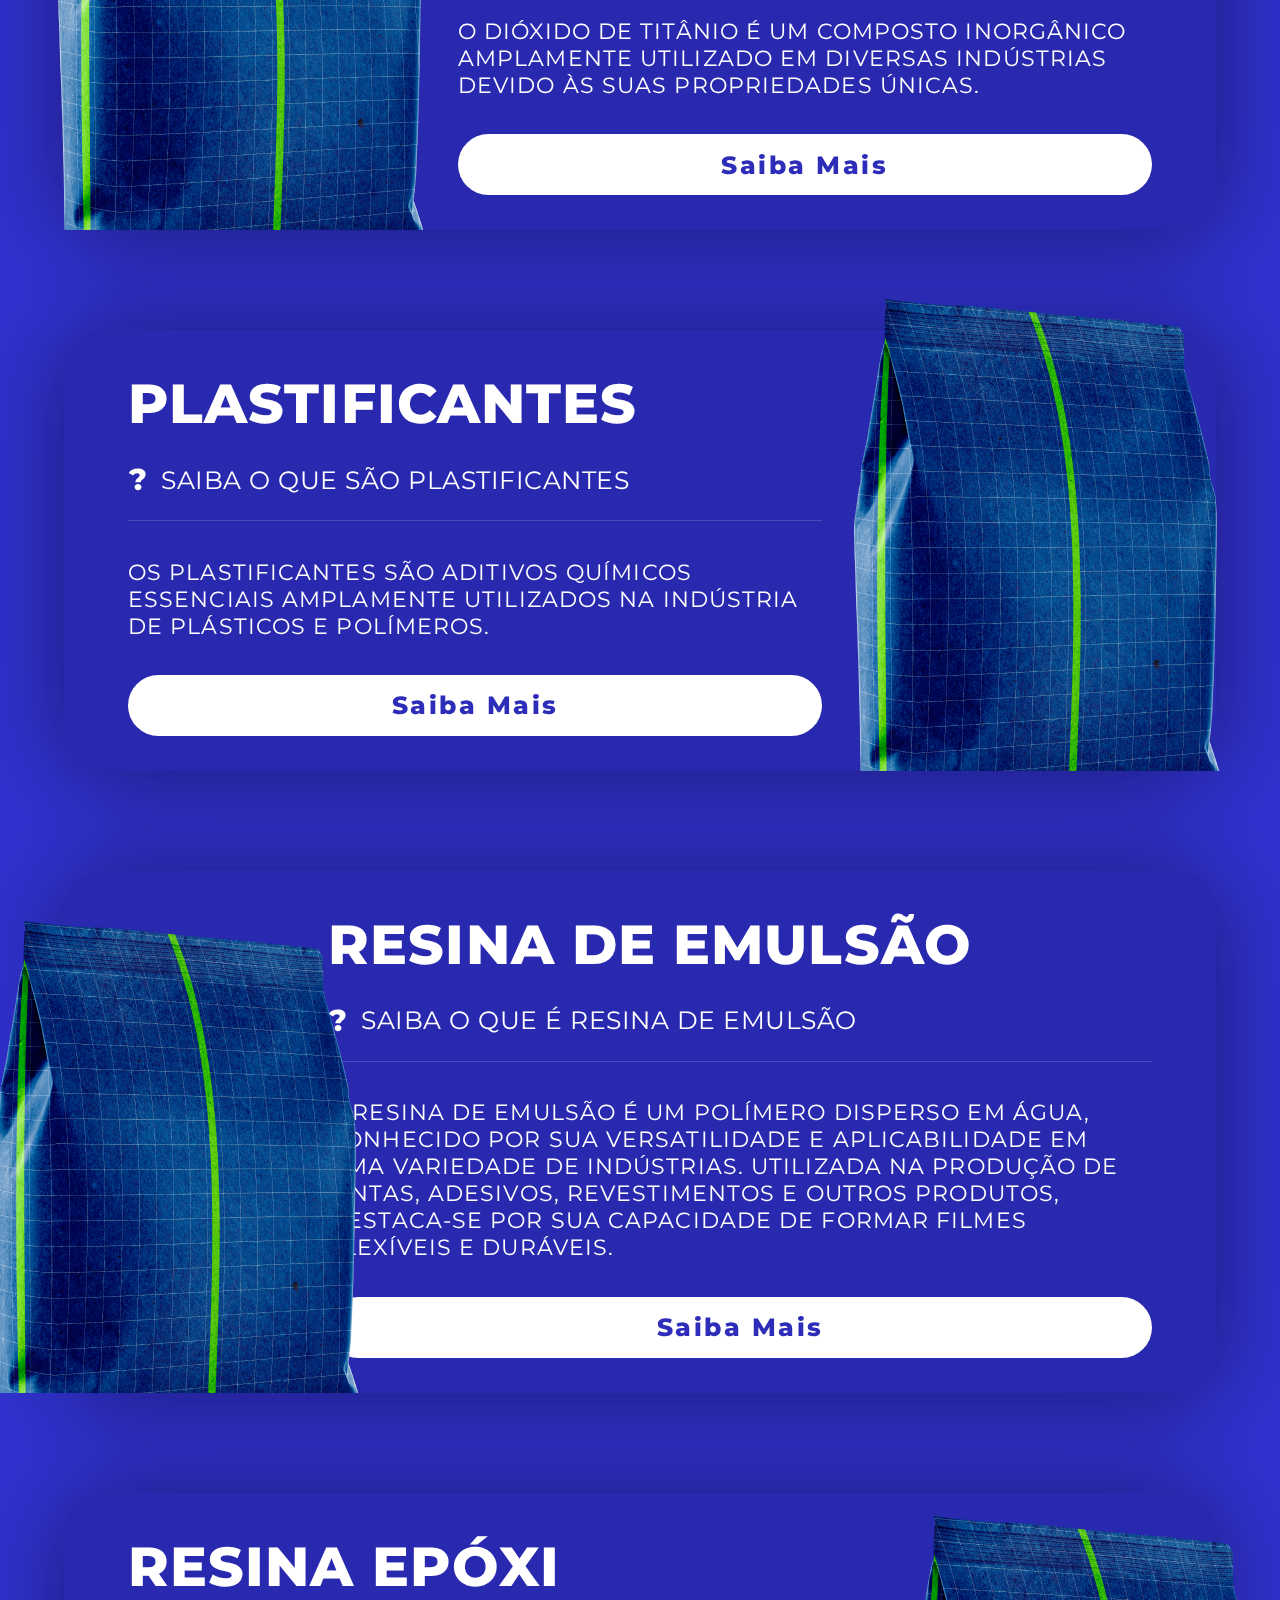
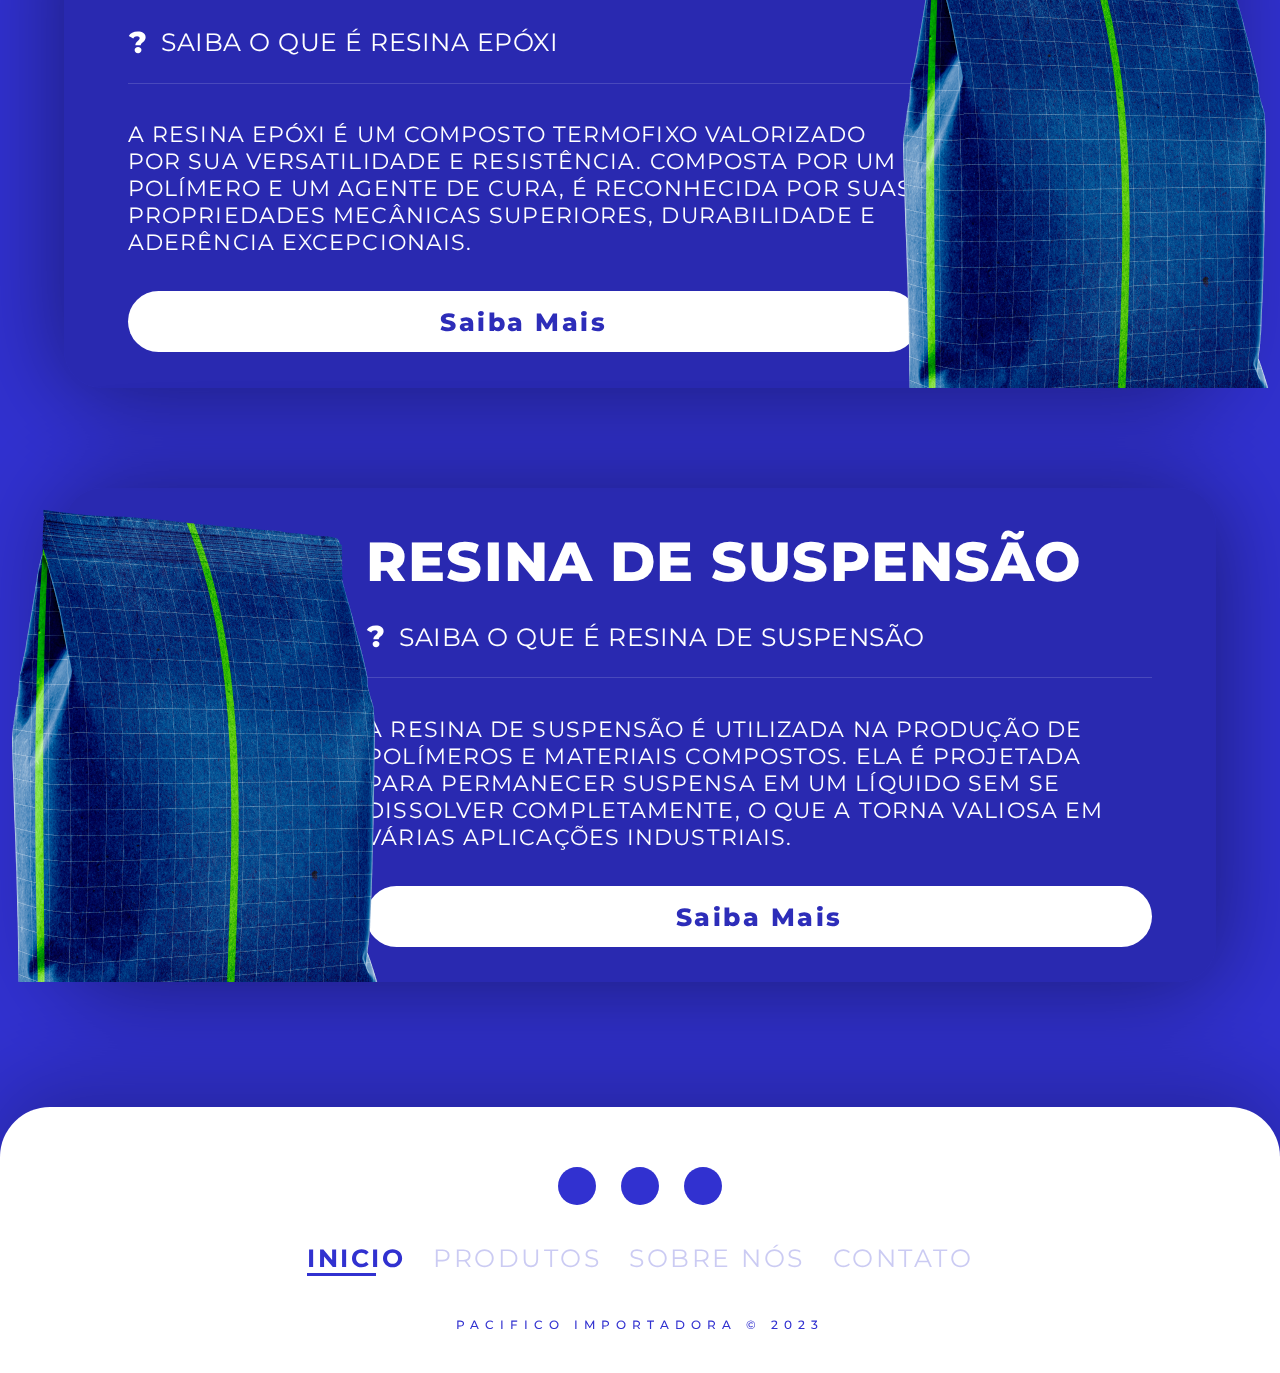
==== commit f23b9635: "Testes com o vídeo de fundo." ====
--- a/inicial/inicial.html
+++ b/inicial/inicial.html
@@ -12,69 +12,20 @@
     <link rel="stylesheet" href="./inicial.css">
     <link rel="stylesheet" href="../geral/css/style.css">
 
-    <script src="../geral/js/navegacoes.js" type="module" defer></script>
     <script src="./inicial.js" type="module" defer></script>
 </head>
 <body>
     <div class="container_xl" id="home_page">
         <header class="header_container">
-            <div class="top_header_box">
-                <figure>
-                    <img src="../geral/assets/Logo Mono Black.png">
-                </figure>
-                <nav class="top_nav" id="nav_sup">
-                    <a href="../inicial/inicial.html">
-                        <button>
-                            <span>Inicio</span>
-                        </button>
-                    </a>
-                    <a href="../produtos/produtos.html">
-                        <button>
-                            <span>Produtos</span>
-                        </button>
-                    </a>
-                    <a href="../sobre/sobre.html">
-                        <button>
-                            <span>Sobre Nós</span>
-                        </button>
-                    </a>
-                    <a href="../contato/contato.html" target="_blank">
-                        <button class="contact" id="tContato">CONTATO</button>
-                    </a>
-                </nav>
-            </div>
-            <div class="header_bar"></div>
-            <div class="language_bar">
-                <div class="select_block" id="drop_block">
-                    <div class="icone_txt_select" id="ti_select">
-                        <img src="../geral/assets/Brasil.png">
-                        <span>PT-BR</span>
-                    </div>
-                    <div class="icon_box" id="icon_box_id">
-                        <svg xmlns="http://www.w3.org/2000/svg" width="13" height="9" viewBox="0 0 13 9" fill="none">
-                            <path d="M1 7.78094L6.28 1.78679L12 7.78094" stroke="white" stroke-width="2"/>
-                        </svg>
-                    </div>
-                </div>
-                <div class="select_itens" id="select_list">
-                    <li>
-                        <img src="../geral/assets/Usa.png">
-                        <span>EN</span>
-                    </li>
-                    <li>
-                        <img src="../geral/assets/Espanha.png">
-                        <span>ES</span>
-                    </li>
-                    <li>
-                        <img src="../geral/assets/China.png">
-                        <span>ZH</span>
-                    </li>
-                </div>
-            </div>
+            
         </header>
         <main class="main_container">
             <div class="initial_box">
                 <div class="background_filter">
+                    <video id="videoPrincipal" autoplay muted preload="auto" controlsList="nodownload">
+                        <source src="../geral/assets/Vid.mp4" type="video/mp4">
+                        Seu navegador não suporta o elemento de vídeo.
+                    </video>
                     <div class="imagem_principal">
                         <div class="image_blur"></div>
                     </div>
@@ -93,7 +44,7 @@
                 <div class="main_informations">
                     <h2>PACIFICO IMPORTADORA</h2>
                     <p>A Pacifico atua no mercado nacional há mais de 30 anos com a industrialização de compostos termoplásticos. Desde o começo sempre priorizamos oferecer o melhor atendimento possível aos nossos clientes. Em 2019, a Pacífico expandiu-se como distribuidora de produtos químicos com a finalidade de suprir o mercado interno com a distribuição e importação de plastificantes e resinas termoplásticas.</p>
-                    <button>Saiba Mais</button>
+                    <button type="button">Saiba Mais</button>
                 </div>
                 <div class="informations_balloons">
                     <div class="info_balloon">
@@ -127,7 +78,7 @@
                         </div>
                         <div class="bar"></div>
                         <p>A barrilha, também conhecida como carbonato de sódio, é um composto químico essencial usado em várias aplicações industriais e domésticas.</p>
-                        <button>Saiba Mais</button>
+                        <button type="button">Saiba Mais</button>
                     </div>
                 </div>
                 <div class="item_box reverse">
@@ -144,7 +95,7 @@
                         </div>
                         <div class="bar"></div>
                         <p>O bicarbonato de sódio é um composto químico versátil e de ampla utilização, conhecido por suas propriedades alcalinas e capacidade de atuar como agente de neutralização.</p>
-                        <button>Saiba Mais</button>
+                        <button type="button">Saiba Mais</button>
                     </div>
                 </div>
                 <div class="item_box">
@@ -161,7 +112,7 @@
                         </div>
                         <div class="bar"></div>
                         <p>O dióxido de titânio é um composto inorgânico amplamente utilizado em diversas indústrias devido às suas propriedades únicas.</p>
-                        <button>Saiba Mais</button>
+                        <button type="button">Saiba Mais</button>
                     </div>
                 </div>
                 <div class="item_box reverse">
@@ -178,7 +129,7 @@
                         </div>
                         <div class="bar"></div>
                         <p>Os plastificantes são aditivos químicos essenciais amplamente utilizados na indústria de plásticos e polímeros.</p>
-                        <button>Saiba Mais</button>
+                        <button type="button">Saiba Mais</button>
                     </div>
                 </div>
                 <div class="item_box">
@@ -195,7 +146,7 @@
                         </div>
                         <div class="bar"></div>
                         <p>A resina de emulsão é um polímero disperso em água, conhecido por sua versatilidade e aplicabilidade em uma variedade de indústrias. Utilizada na produção de tintas, adesivos, revestimentos e outros produtos, destaca-se por sua capacidade de formar filmes flexíveis e duráveis.</p>
-                        <button>Saiba Mais</button>
+                        <button type="button">Saiba Mais</button>
                     </div>
                 </div>
                 <div class="item_box reverse">
@@ -212,7 +163,7 @@
                         </div>
                         <div class="bar"></div>
                         <p>A resina epóxi é um composto termofixo valorizado por sua versatilidade e resistência. Composta por um polímero e um agente de cura, é reconhecida por suas propriedades mecânicas superiores, durabilidade e aderência excepcionais.</p>
-                        <button>Saiba Mais</button>
+                        <button type="button">Saiba Mais</button>
                     </div>
                 </div>
                 <div class="item_box">
@@ -229,34 +180,13 @@
                         </div>
                         <div class="bar"></div>
                         <p>A resina de suspensão é utilizada na produção de polímeros e materiais compostos. Ela é projetada para permanecer suspensa em um líquido sem se dissolver completamente, o que a torna valiosa em várias aplicações industriais.</p>
-                        <button>Saiba Mais</button>
+                        <button type="button">Saiba Mais</button>
                     </div>
                 </div>
             </div>
         </main>
         <footer class="footer_container">
-            <div class="circles_box">
-                <div class="circle"></div>
-                <div class="circle"></div>
-                <div class="circle"></div>
-            </div>
-            <nav class="footer_nav" id="ft_nav">
-                <a href="../inicial/inicial.html">
-                    <button>INICIO</button>
-                </a>
-                <a href="../produtos/produtos.html">
-                    <button>PRODUTOS</button>
-                </a>
-                <a href="../sobre/sobre.html">
-                    <button>SOBRE NÓS</button>
-                </a>
-                <a href="../contato/contato.html" target="_blank">
-                    <button>CONTATO</button>
-                </a>
-            </nav>
-            <div class="est_txt">
-                <span>PACIFICO IMPORTADORA © 2023</span>
-            </div>
+            
         </footer>
     </div>
 </body>
--- a/inicial/inicial.css
+++ b/inicial/inicial.css
@@ -391,4 +391,11 @@
 
 }
 
-/* ------------------------------------------------ */+/* ------------------------------------------------ */
+
+#videoPrincipal {
+
+    width: 100% !important;
+    height: 100% !important;
+
+}--- a/geral/css/style.css
+++ b/geral/css/style.css
@@ -50,6 +50,12 @@
 
 }
 
+ul {
+
+    list-style: none;
+
+}
+
 /* -------------------- MAIN -------------------- */
 
 .container_xl {
@@ -64,6 +70,7 @@
 .main_container {
 
     width: 100%;
+    min-height: 40rem;
     position: relative;
     overflow: hidden;
     background-color: rgba(49, 49, 208, 1);
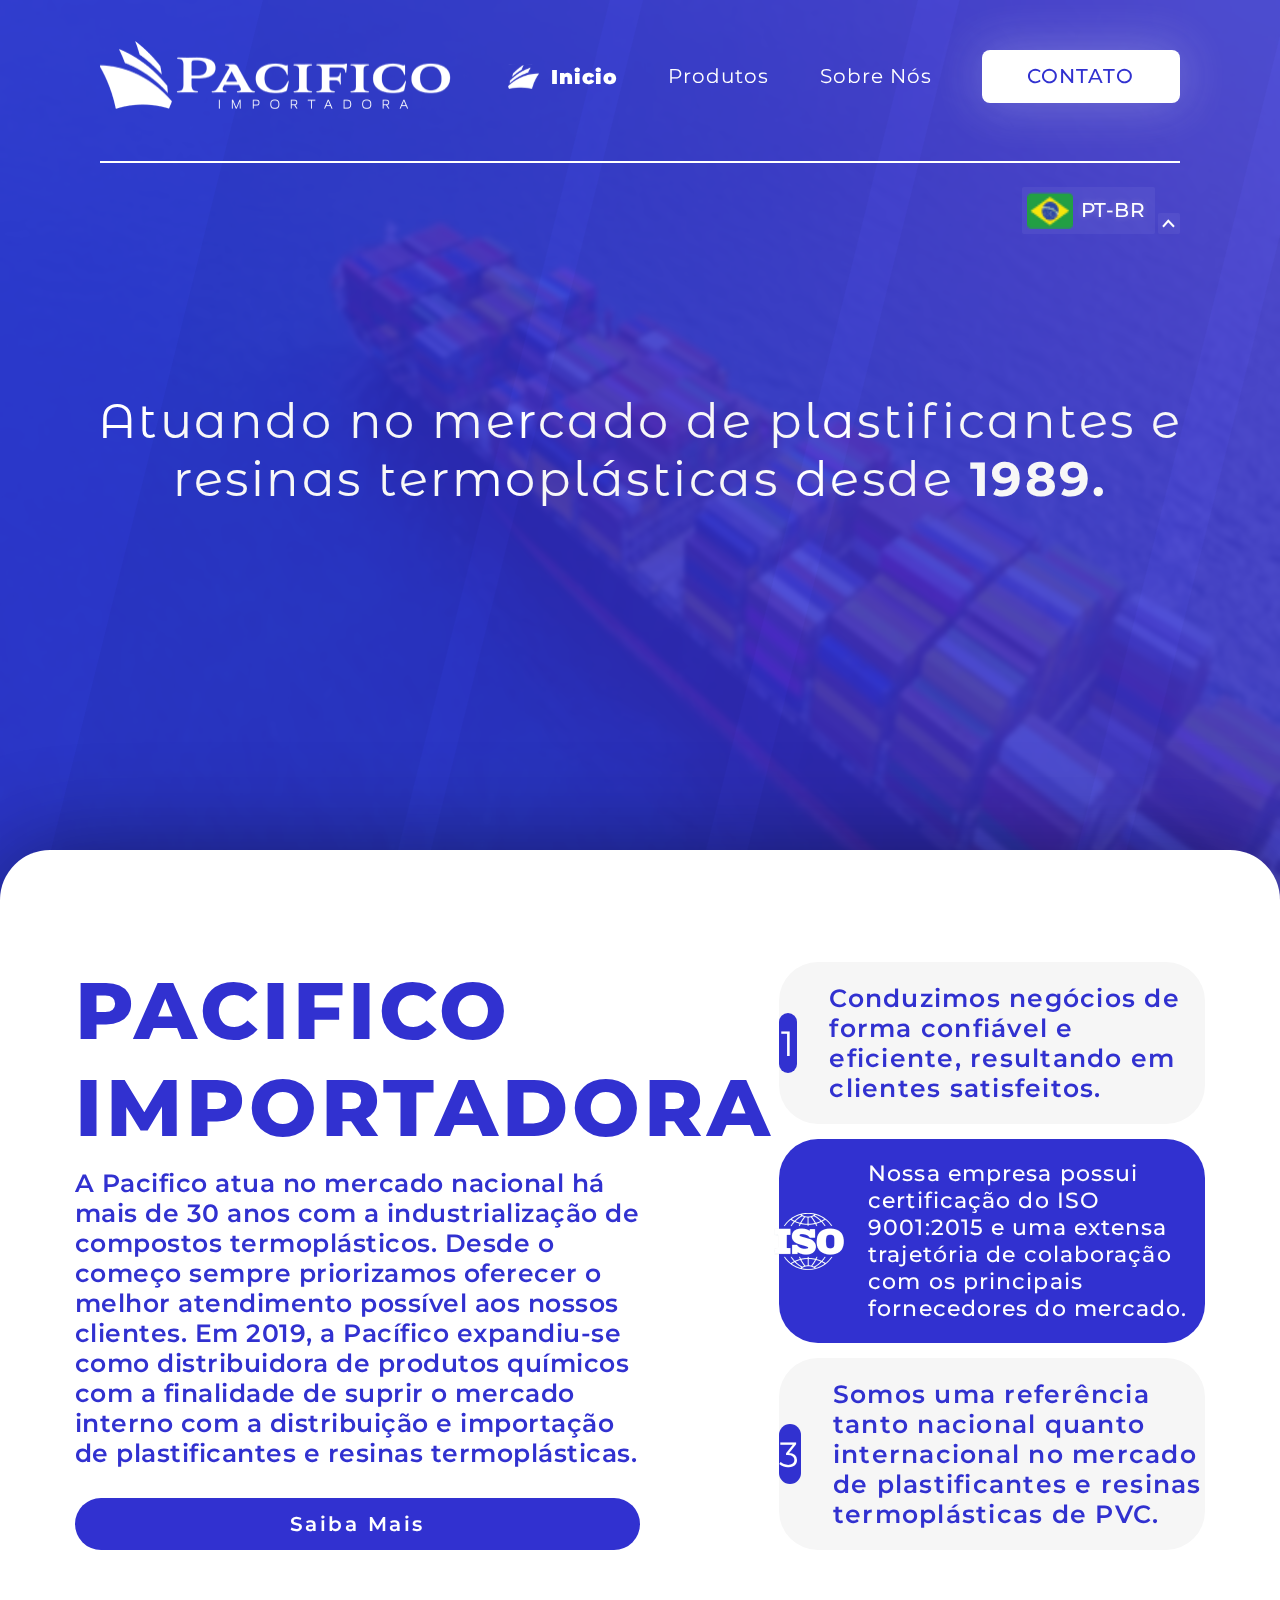
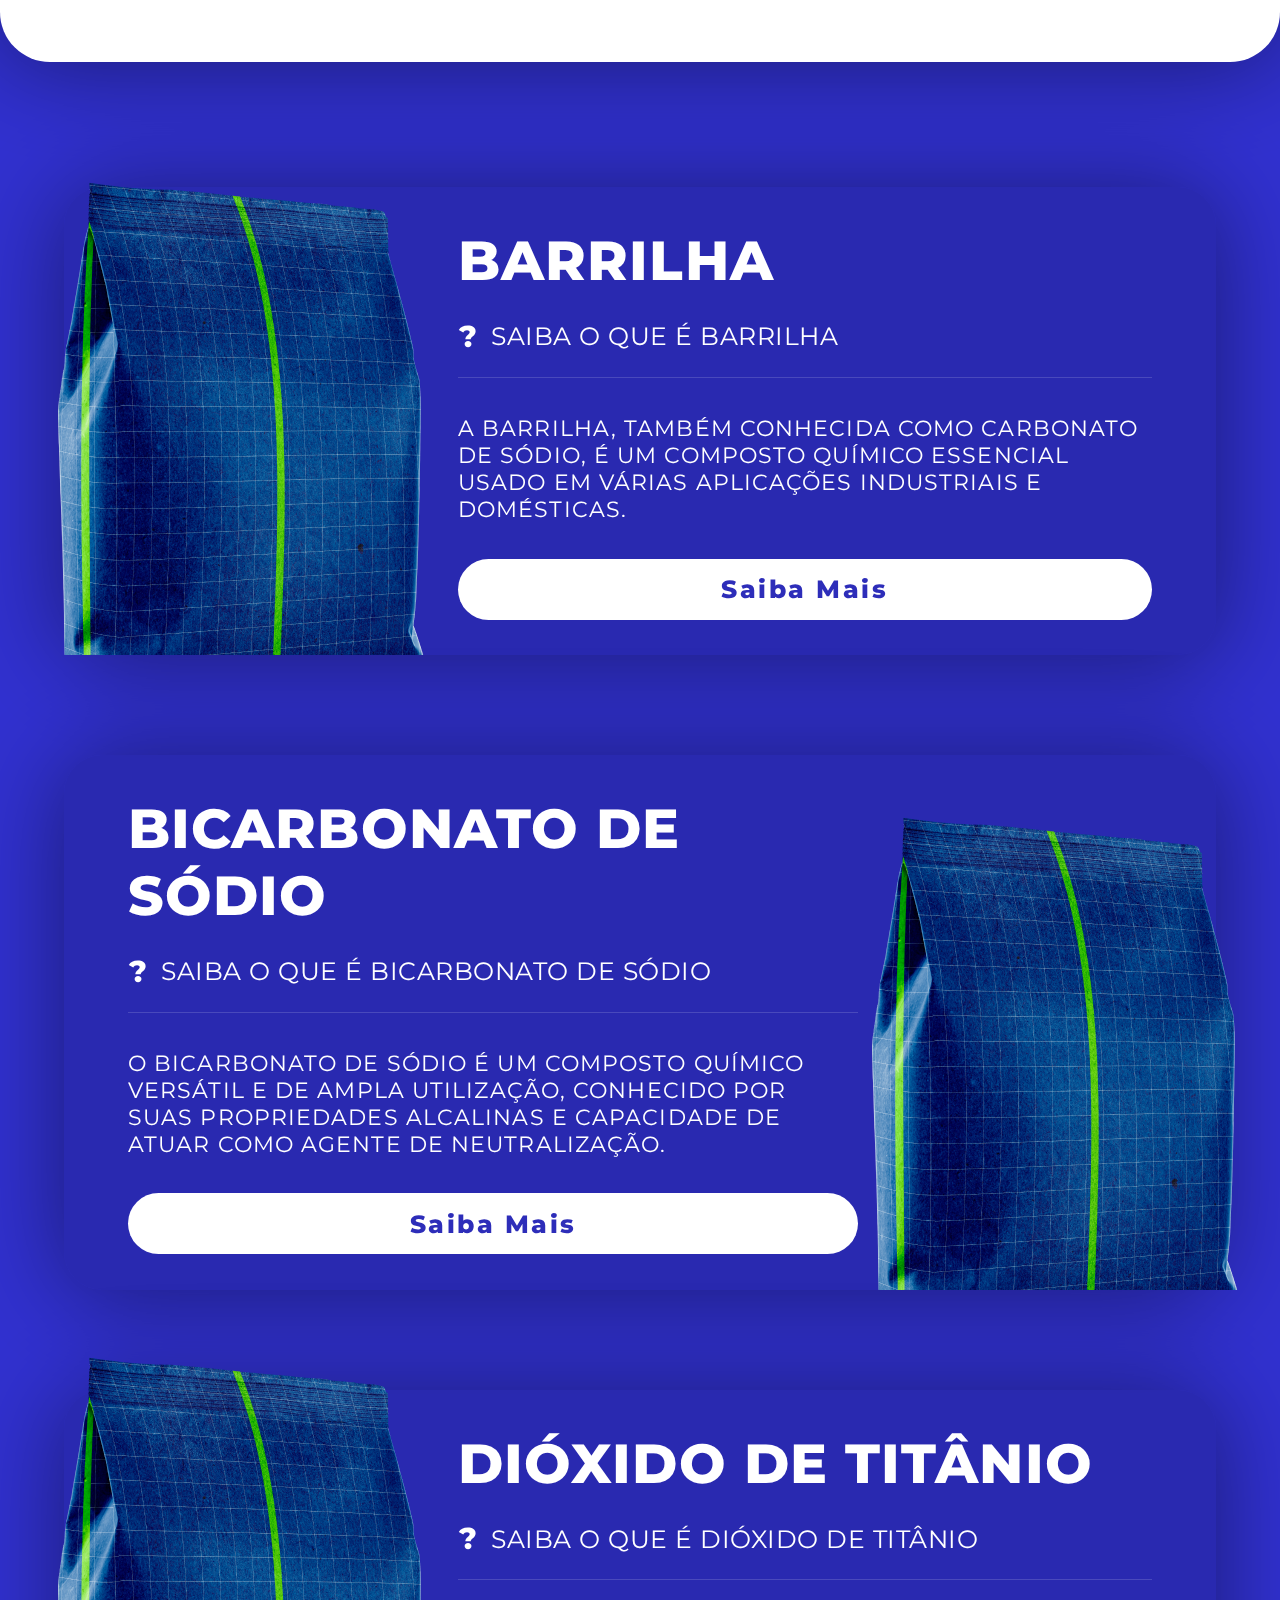
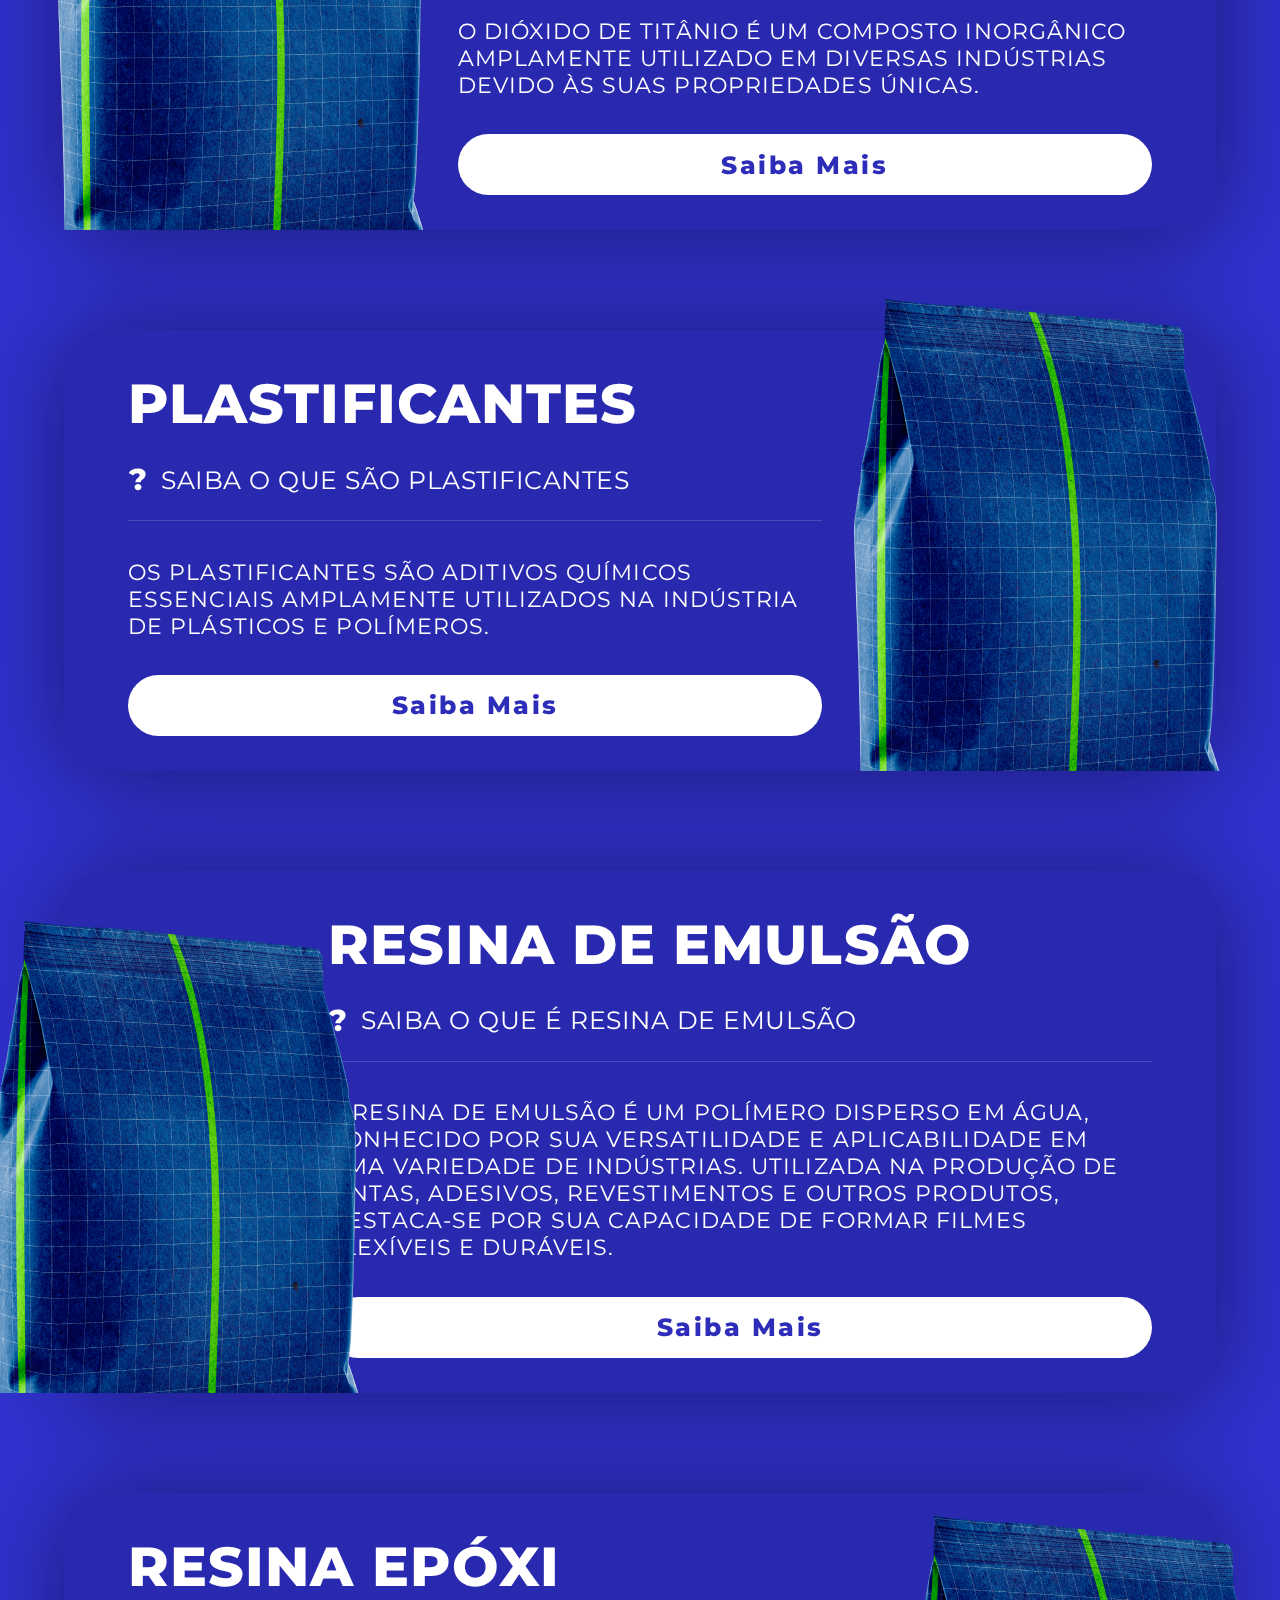
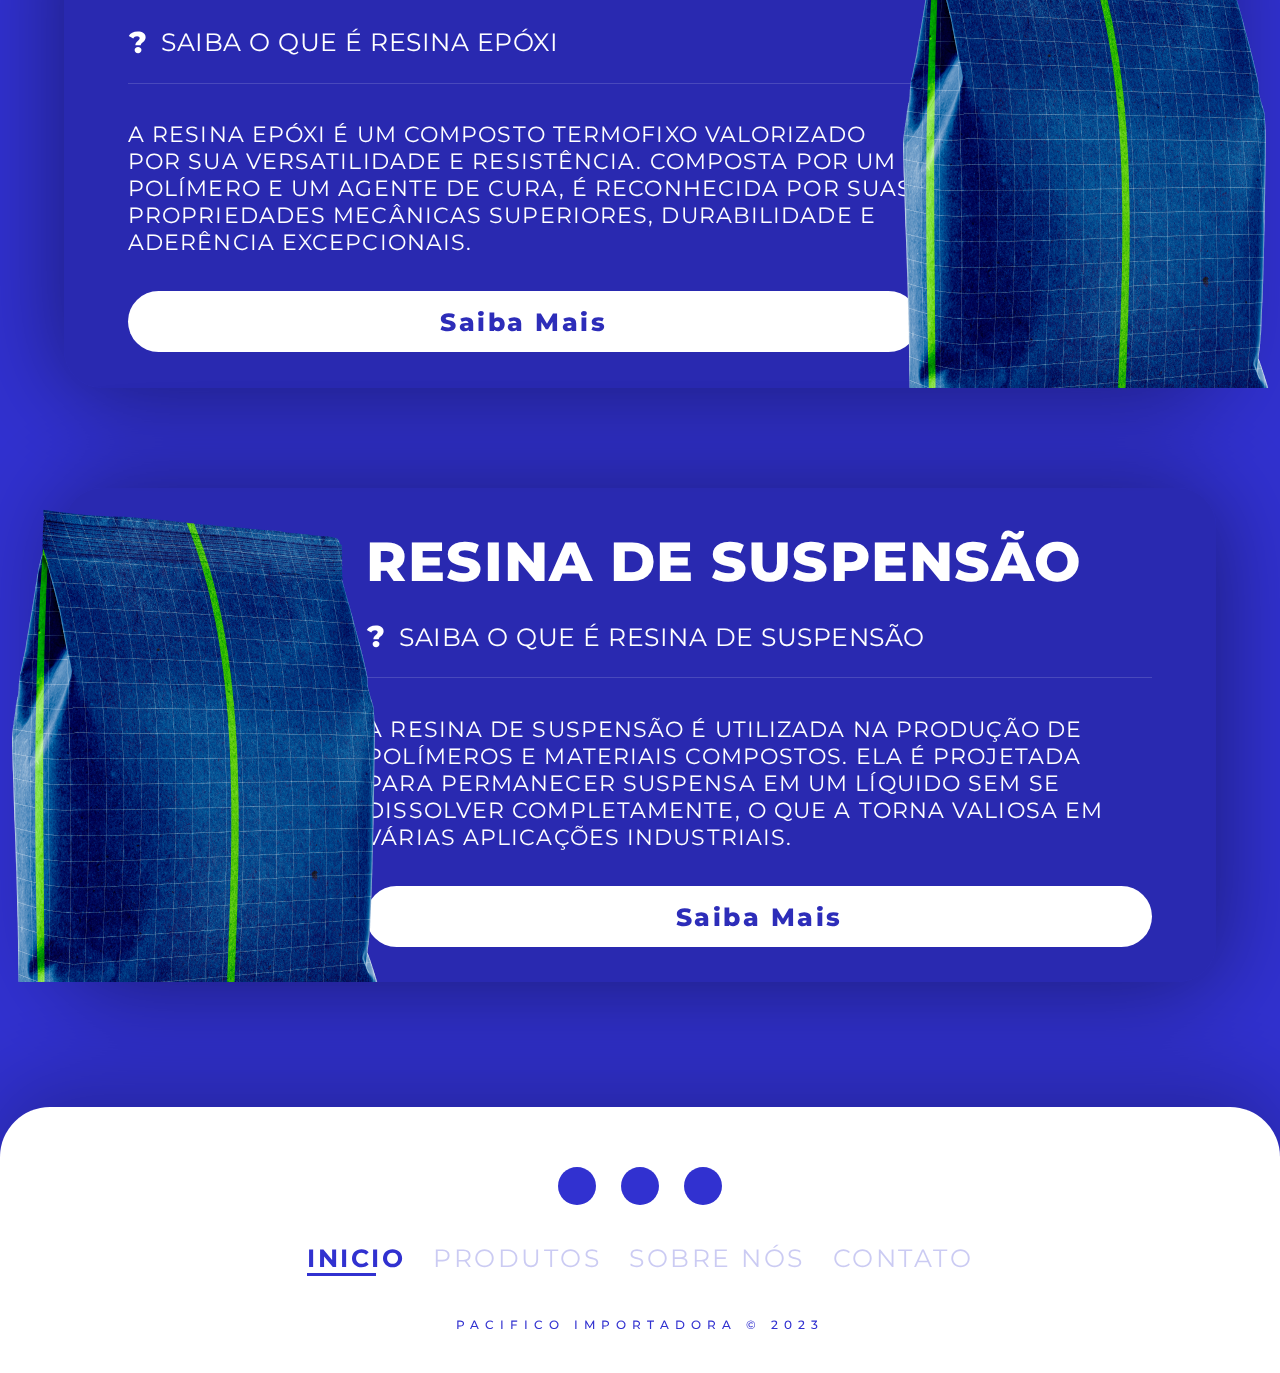
==== commit 69f54275: "Correção nas dimensões e posição do vídeo de fundo da tela Inicio." ====
--- a/inicial/inicial.html
+++ b/inicial/inicial.html
@@ -22,11 +22,10 @@
         <main class="main_container">
             <div class="initial_box">
                 <div class="background_filter">
-                    <video id="videoPrincipal" autoplay muted preload="auto" controlsList="nodownload">
-                        <source src="../geral/assets/Vid.mp4" type="video/mp4">
-                        Seu navegador não suporta o elemento de vídeo.
-                    </video>
-                    <div class="imagem_principal">
+                    <div class="main_item_background">
+                        <video id="videoPrincipal" autoplay muted preload="auto" controlsList="nodownload">
+                            <source src="../geral/assets/Vid.mp4" type="video/mp4">
+                        </video>
                         <div class="image_blur"></div>
                     </div>
                     <div class="image_ligths">
--- a/inicial/inicial.css
+++ b/inicial/inicial.css
@@ -16,10 +16,22 @@
     height: 100%;
     background-color: rgba(49, 49, 208, .85);
     overflow: hidden;
-
-}
-
-.imagem_principal {
+    position: relative;
+
+}
+
+#videoPrincipal {
+
+    position: absolute;
+    top: 50%;
+    left: 50%;
+    transform: translate(-50%, -50%);
+    min-width: 100%;
+    min-height: 100%;
+
+}
+
+.main_item_background {
 
     position: absolute;
     background-image: url(../geral/assets/Ship.png);
@@ -391,11 +403,4 @@
 
 }
 
-/* ------------------------------------------------ */
-
-#videoPrincipal {
-
-    width: 100% !important;
-    height: 100% !important;
-
-}+/* ------------------------------------------------ */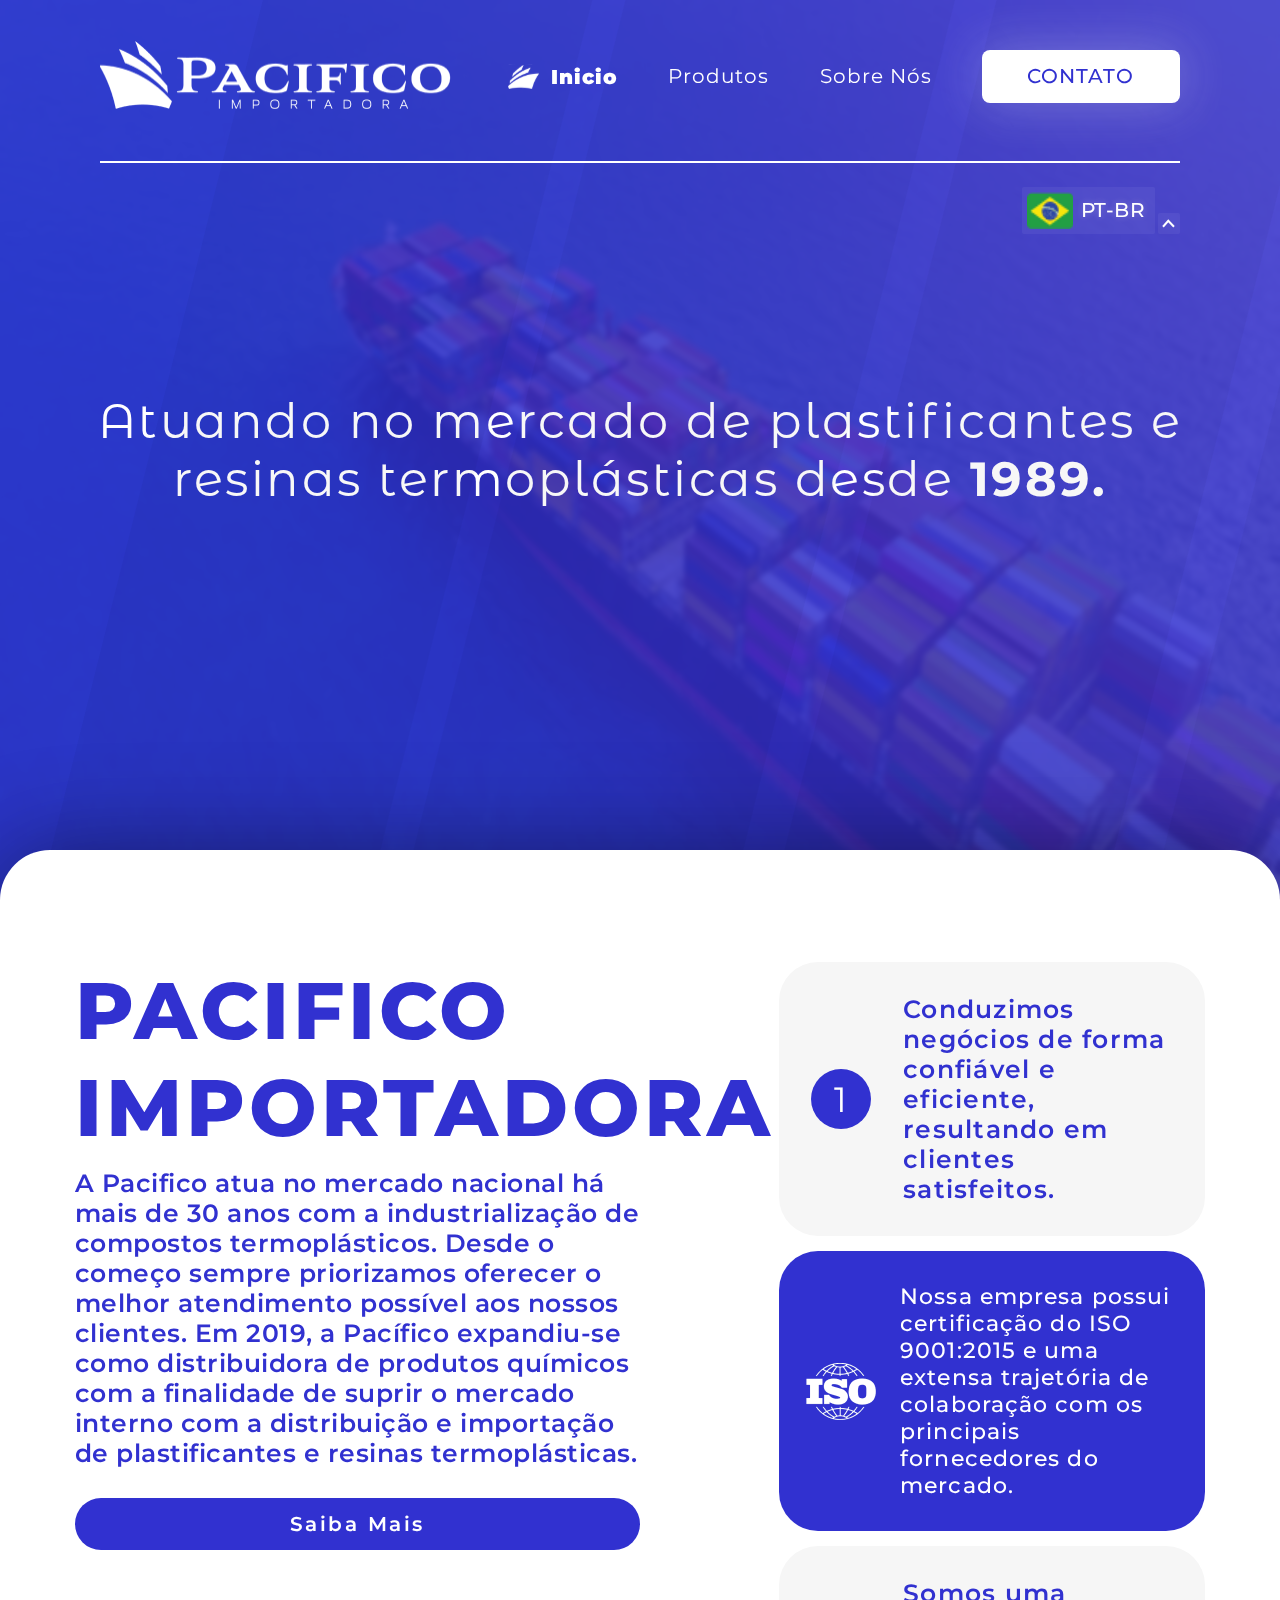
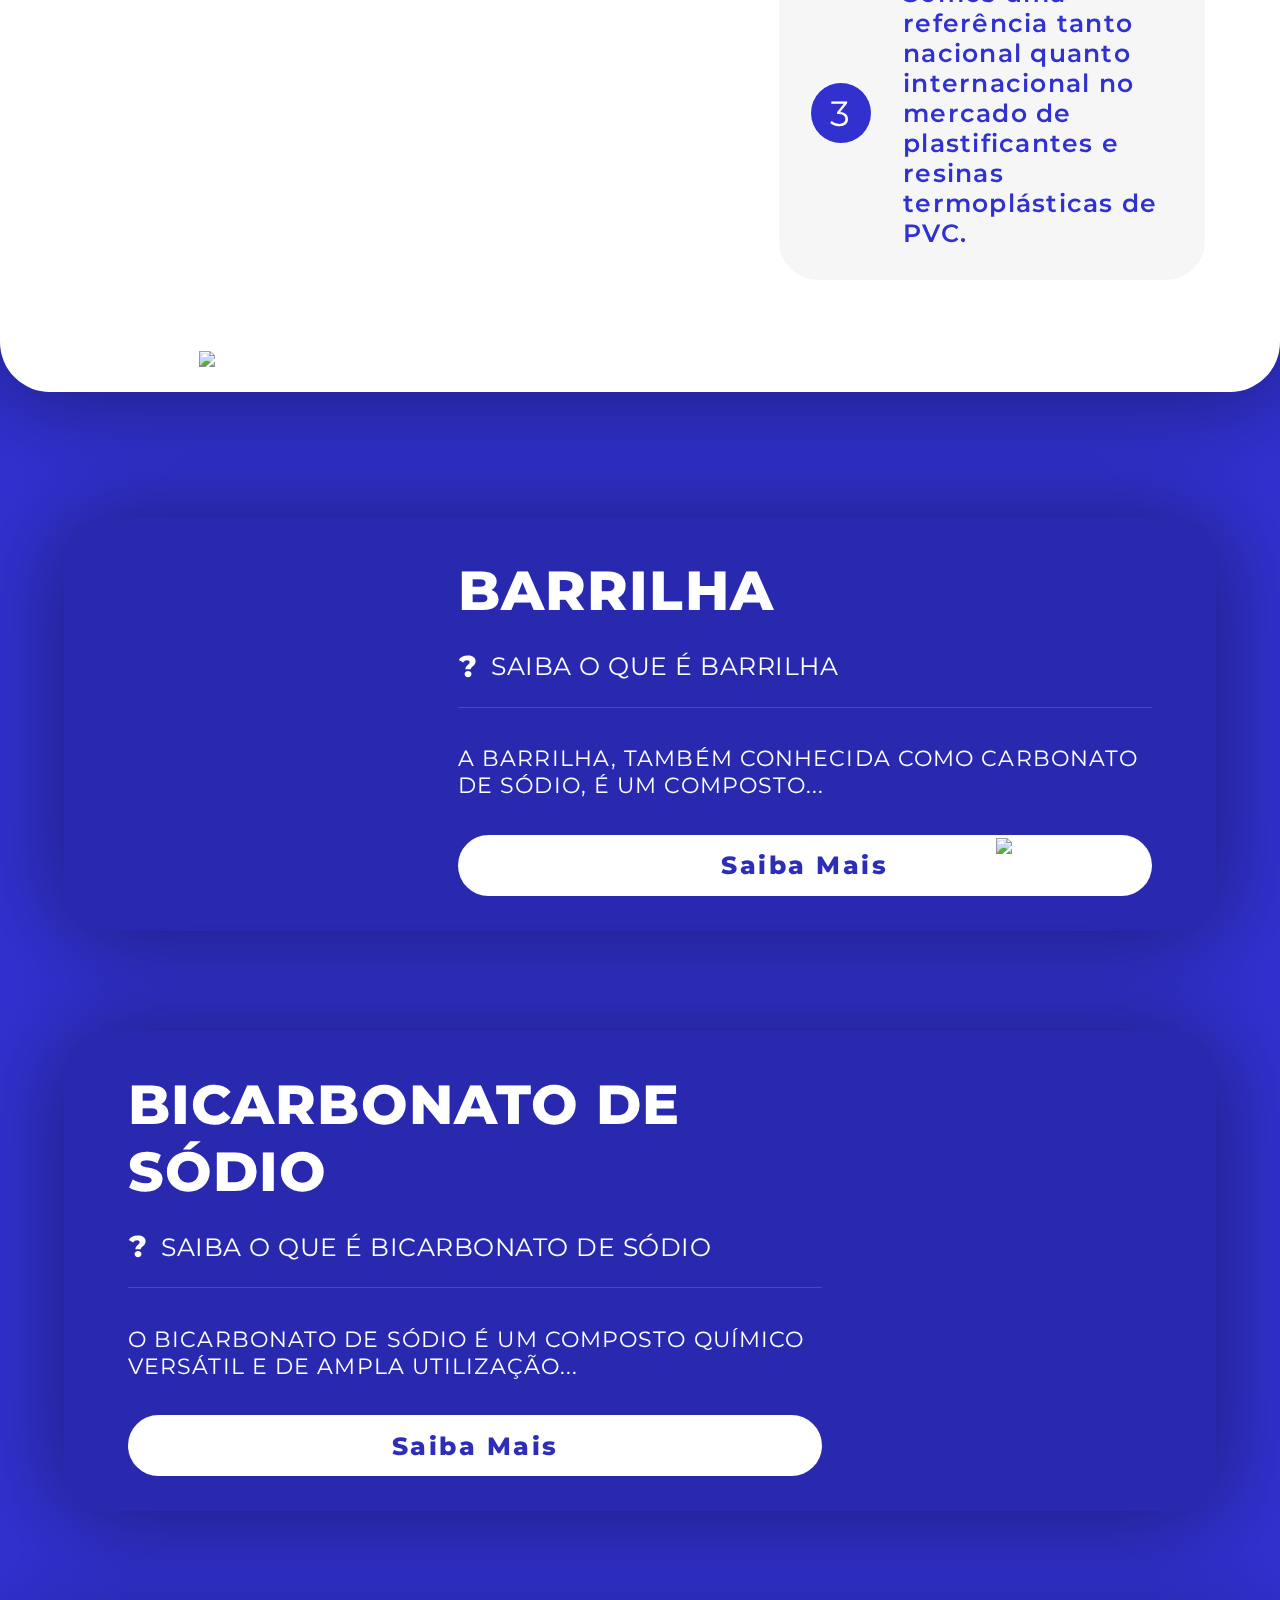
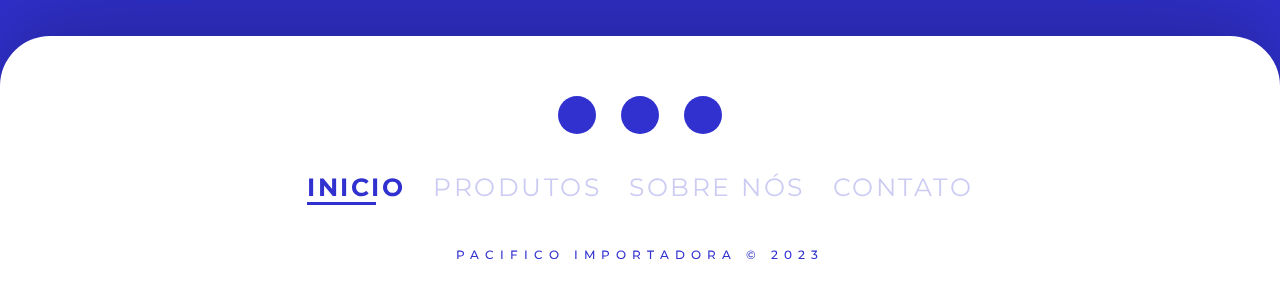
==== commit cc335156: "Primeiros passo na geração dinâmica dos blocos da tela inicial." ====
--- a/inicial/inicial.html
+++ b/inicial/inicial.html
@@ -63,125 +63,7 @@
                 </div>
             </div>
             <div class="products_list">
-                <div class="item_box">
-                    <div class="item_image">
-                        <img src="../geral/assets/packaging.png" alt="Embalagem">
-                    </div>
-                    <div class="main_item_information">
-                        <h2>BARRILHA</h2>
-                        <div class="additional_infos">
-                            <svg width="18" height="23" viewBox="0 0 18 23" fill="none" xmlns="http://www.w3.org/2000/svg">
-                                <path d="M7.36 14.35C7.36 10.42 11.65 9.43 11.65 7.18C11.65 5.98 10.54 5.26 9.01 5.26C7.39 5.26 6.04 6.07 5.26 7.42L0.79 5.02C2.38 2.35 5.29 0.579999 9.7 0.579999C14.32 0.579999 17.62 2.56 17.62 6.22C17.62 10.9 12.7 11.59 12.7 14.35H7.36ZM10.03 22.27C8.02 22.27 6.64 20.86 6.64 19.12C6.64 17.35 8.02 16.03 10.03 16.03C12.04 16.03 13.45 17.35 13.45 19.12C13.45 20.86 12.04 22.27 10.03 22.27Z" fill="white"/>
-                            </svg>                                
-                            <span>SAIBA O QUE É BARRILHA</span>
-                        </div>
-                        <div class="bar"></div>
-                        <p>A barrilha, também conhecida como carbonato de sódio, é um composto químico essencial usado em várias aplicações industriais e domésticas.</p>
-                        <button type="button">Saiba Mais</button>
-                    </div>
-                </div>
-                <div class="item_box reverse">
-                    <div class="item_image">
-                        <img src="../geral/assets/packaging.png" alt="Embalagem">
-                    </div>
-                    <div class="main_item_information">
-                        <h2>Bicarbonato de Sódio</h2>
-                        <div class="additional_infos">
-                            <svg width="18" height="23" viewBox="0 0 18 23" fill="none" xmlns="http://www.w3.org/2000/svg">
-                                <path d="M7.36 14.35C7.36 10.42 11.65 9.43 11.65 7.18C11.65 5.98 10.54 5.26 9.01 5.26C7.39 5.26 6.04 6.07 5.26 7.42L0.79 5.02C2.38 2.35 5.29 0.579999 9.7 0.579999C14.32 0.579999 17.62 2.56 17.62 6.22C17.62 10.9 12.7 11.59 12.7 14.35H7.36ZM10.03 22.27C8.02 22.27 6.64 20.86 6.64 19.12C6.64 17.35 8.02 16.03 10.03 16.03C12.04 16.03 13.45 17.35 13.45 19.12C13.45 20.86 12.04 22.27 10.03 22.27Z" fill="white"/>
-                            </svg>                                
-                            <span>saiba o que é Bicarbonato de Sódio</span>
-                        </div>
-                        <div class="bar"></div>
-                        <p>O bicarbonato de sódio é um composto químico versátil e de ampla utilização, conhecido por suas propriedades alcalinas e capacidade de atuar como agente de neutralização.</p>
-                        <button type="button">Saiba Mais</button>
-                    </div>
-                </div>
-                <div class="item_box">
-                    <div class="item_image">
-                        <img src="../geral/assets/packaging.png" alt="Embalagem">
-                    </div>
-                    <div class="main_item_information">
-                        <h2>Dióxido de Titânio</h2>
-                        <div class="additional_infos">
-                            <svg width="18" height="23" viewBox="0 0 18 23" fill="none" xmlns="http://www.w3.org/2000/svg">
-                                <path d="M7.36 14.35C7.36 10.42 11.65 9.43 11.65 7.18C11.65 5.98 10.54 5.26 9.01 5.26C7.39 5.26 6.04 6.07 5.26 7.42L0.79 5.02C2.38 2.35 5.29 0.579999 9.7 0.579999C14.32 0.579999 17.62 2.56 17.62 6.22C17.62 10.9 12.7 11.59 12.7 14.35H7.36ZM10.03 22.27C8.02 22.27 6.64 20.86 6.64 19.12C6.64 17.35 8.02 16.03 10.03 16.03C12.04 16.03 13.45 17.35 13.45 19.12C13.45 20.86 12.04 22.27 10.03 22.27Z" fill="white"/>
-                            </svg>                                
-                            <span>saiba o que é Dióxido de Titânio</span>
-                        </div>
-                        <div class="bar"></div>
-                        <p>O dióxido de titânio é um composto inorgânico amplamente utilizado em diversas indústrias devido às suas propriedades únicas.</p>
-                        <button type="button">Saiba Mais</button>
-                    </div>
-                </div>
-                <div class="item_box reverse">
-                    <div class="item_image">
-                        <img src="../geral/assets/packaging.png" alt="Embalagem">
-                    </div>
-                    <div class="main_item_information">
-                        <h2>Plastificantes</h2>
-                        <div class="additional_infos">
-                            <svg width="18" height="23" viewBox="0 0 18 23" fill="none" xmlns="http://www.w3.org/2000/svg">
-                                <path d="M7.36 14.35C7.36 10.42 11.65 9.43 11.65 7.18C11.65 5.98 10.54 5.26 9.01 5.26C7.39 5.26 6.04 6.07 5.26 7.42L0.79 5.02C2.38 2.35 5.29 0.579999 9.7 0.579999C14.32 0.579999 17.62 2.56 17.62 6.22C17.62 10.9 12.7 11.59 12.7 14.35H7.36ZM10.03 22.27C8.02 22.27 6.64 20.86 6.64 19.12C6.64 17.35 8.02 16.03 10.03 16.03C12.04 16.03 13.45 17.35 13.45 19.12C13.45 20.86 12.04 22.27 10.03 22.27Z" fill="white"/>
-                            </svg>                                
-                            <span>saiba o que são Plastificantes</span>
-                        </div>
-                        <div class="bar"></div>
-                        <p>Os plastificantes são aditivos químicos essenciais amplamente utilizados na indústria de plásticos e polímeros.</p>
-                        <button type="button">Saiba Mais</button>
-                    </div>
-                </div>
-                <div class="item_box">
-                    <div class="item_image">
-                        <img src="../geral/assets/packaging.png" alt="Embalagem">
-                    </div>
-                    <div class="main_item_information">
-                        <h2>Resina de emulsão</h2>
-                        <div class="additional_infos">
-                            <svg width="18" height="23" viewBox="0 0 18 23" fill="none" xmlns="http://www.w3.org/2000/svg">
-                                <path d="M7.36 14.35C7.36 10.42 11.65 9.43 11.65 7.18C11.65 5.98 10.54 5.26 9.01 5.26C7.39 5.26 6.04 6.07 5.26 7.42L0.79 5.02C2.38 2.35 5.29 0.579999 9.7 0.579999C14.32 0.579999 17.62 2.56 17.62 6.22C17.62 10.9 12.7 11.59 12.7 14.35H7.36ZM10.03 22.27C8.02 22.27 6.64 20.86 6.64 19.12C6.64 17.35 8.02 16.03 10.03 16.03C12.04 16.03 13.45 17.35 13.45 19.12C13.45 20.86 12.04 22.27 10.03 22.27Z" fill="white"/>
-                            </svg>                                
-                            <span>saiba o que é Resina de emulsão</span>
-                        </div>
-                        <div class="bar"></div>
-                        <p>A resina de emulsão é um polímero disperso em água, conhecido por sua versatilidade e aplicabilidade em uma variedade de indústrias. Utilizada na produção de tintas, adesivos, revestimentos e outros produtos, destaca-se por sua capacidade de formar filmes flexíveis e duráveis.</p>
-                        <button type="button">Saiba Mais</button>
-                    </div>
-                </div>
-                <div class="item_box reverse">
-                    <div class="item_image">
-                        <img src="../geral/assets/packaging.png" alt="Embalagem">
-                    </div>
-                    <div class="main_item_information">
-                        <h2>Resina epóxi</h2>
-                        <div class="additional_infos">
-                            <svg width="18" height="23" viewBox="0 0 18 23" fill="none" xmlns="http://www.w3.org/2000/svg">
-                                <path d="M7.36 14.35C7.36 10.42 11.65 9.43 11.65 7.18C11.65 5.98 10.54 5.26 9.01 5.26C7.39 5.26 6.04 6.07 5.26 7.42L0.79 5.02C2.38 2.35 5.29 0.579999 9.7 0.579999C14.32 0.579999 17.62 2.56 17.62 6.22C17.62 10.9 12.7 11.59 12.7 14.35H7.36ZM10.03 22.27C8.02 22.27 6.64 20.86 6.64 19.12C6.64 17.35 8.02 16.03 10.03 16.03C12.04 16.03 13.45 17.35 13.45 19.12C13.45 20.86 12.04 22.27 10.03 22.27Z" fill="white"/>
-                            </svg>                                
-                            <span>saiba o que é Resina epóxi</span>
-                        </div>
-                        <div class="bar"></div>
-                        <p>A resina epóxi é um composto termofixo valorizado por sua versatilidade e resistência. Composta por um polímero e um agente de cura, é reconhecida por suas propriedades mecânicas superiores, durabilidade e aderência excepcionais.</p>
-                        <button type="button">Saiba Mais</button>
-                    </div>
-                </div>
-                <div class="item_box">
-                    <div class="item_image">
-                        <img src="../geral/assets/packaging.png" alt="Embalagem">
-                    </div>
-                    <div class="main_item_information">
-                        <h2>Resina de suspensão</h2>
-                        <div class="additional_infos">
-                            <svg width="18" height="23" viewBox="0 0 18 23" fill="none" xmlns="http://www.w3.org/2000/svg">
-                                <path d="M7.36 14.35C7.36 10.42 11.65 9.43 11.65 7.18C11.65 5.98 10.54 5.26 9.01 5.26C7.39 5.26 6.04 6.07 5.26 7.42L0.79 5.02C2.38 2.35 5.29 0.579999 9.7 0.579999C14.32 0.579999 17.62 2.56 17.62 6.22C17.62 10.9 12.7 11.59 12.7 14.35H7.36ZM10.03 22.27C8.02 22.27 6.64 20.86 6.64 19.12C6.64 17.35 8.02 16.03 10.03 16.03C12.04 16.03 13.45 17.35 13.45 19.12C13.45 20.86 12.04 22.27 10.03 22.27Z" fill="white"/>
-                            </svg>                                
-                            <span>saiba o que é Resina de suspensão</span>
-                        </div>
-                        <div class="bar"></div>
-                        <p>A resina de suspensão é utilizada na produção de polímeros e materiais compostos. Ela é projetada para permanecer suspensa em um líquido sem se dissolver completamente, o que a torna valiosa em várias aplicações industriais.</p>
-                        <button type="button">Saiba Mais</button>
-                    </div>
-                </div>
+                
             </div>
         </main>
         <footer class="footer_container">
--- a/inicial/inicial.css
+++ b/inicial/inicial.css
@@ -70,6 +70,7 @@
 
 .image_ligths .light_strip {
     
+    min-width: 20rem;
     height: 100%;
     background-color: rgba(0, 0, 0, .03);
 
@@ -206,9 +207,10 @@
     justify-content: center;
     gap: 2rem;
     width: 100%;
-    height: 33.33%;
+    height: 100%;
     border-radius: 2.4375rem;
     background-color: #F6F6F6;
+    padding: 2rem;
 
 }
 
@@ -216,15 +218,6 @@
 
     background-color: var(--cor-azul-padrao);
     gap: 1.81rem;
-
-}
-
-.general_informations_block .info_balloon {
-
-    width: 100%;
-    height: 100%;
-    border-radius: 2.4375rem;
-    background-color: #F6F6F6;
 
 }
 
@@ -237,8 +230,8 @@
     text-align: center;
     font-size: 2.1875rem;
     letter-spacing: .10938rem;
-    width: 3.75rem;
-    height: 3.75rem;
+    min-width: 3.75rem;
+    min-height: 3.75rem;
     border-radius: 6.25rem;
     background: var(--cor-azul-padrao);
 
@@ -300,10 +293,12 @@
 
 }
 
-.products_list .item_box img {
+.products_list .item_box .item_image img {
 
     position: absolute;
     bottom: 0;
+    min-height: 140%;
+    max-height: 145%;
 
 }
 
@@ -383,20 +378,20 @@
 }
 
 /* ------------ INVERTER PRODUTOS ------------ */
-.products_list .item_box.reverse {
+.products_list .item_box:nth-child(2n) {
 
     flex-direction: row-reverse;
 
 }
 
-.products_list .item_box.reverse .main_item_information {
+.products_list .item_box:nth-child(2n) .main_item_information {
 
     padding-right: 0;
     padding-left: 4rem;
 
 }
 
-.products_list .item_box.reverse .item_image {
+.products_list .item_box:nth-child(2n) .item_image {
 
     padding-right: 0;
     padding-left: 2.4rem;
--- a/geral/css/style.css
+++ b/geral/css/style.css
@@ -105,6 +105,7 @@
     width: 22rem;
     height: 4.30831rem;
     user-select: none;
+    cursor: pointer;
 
 }
 
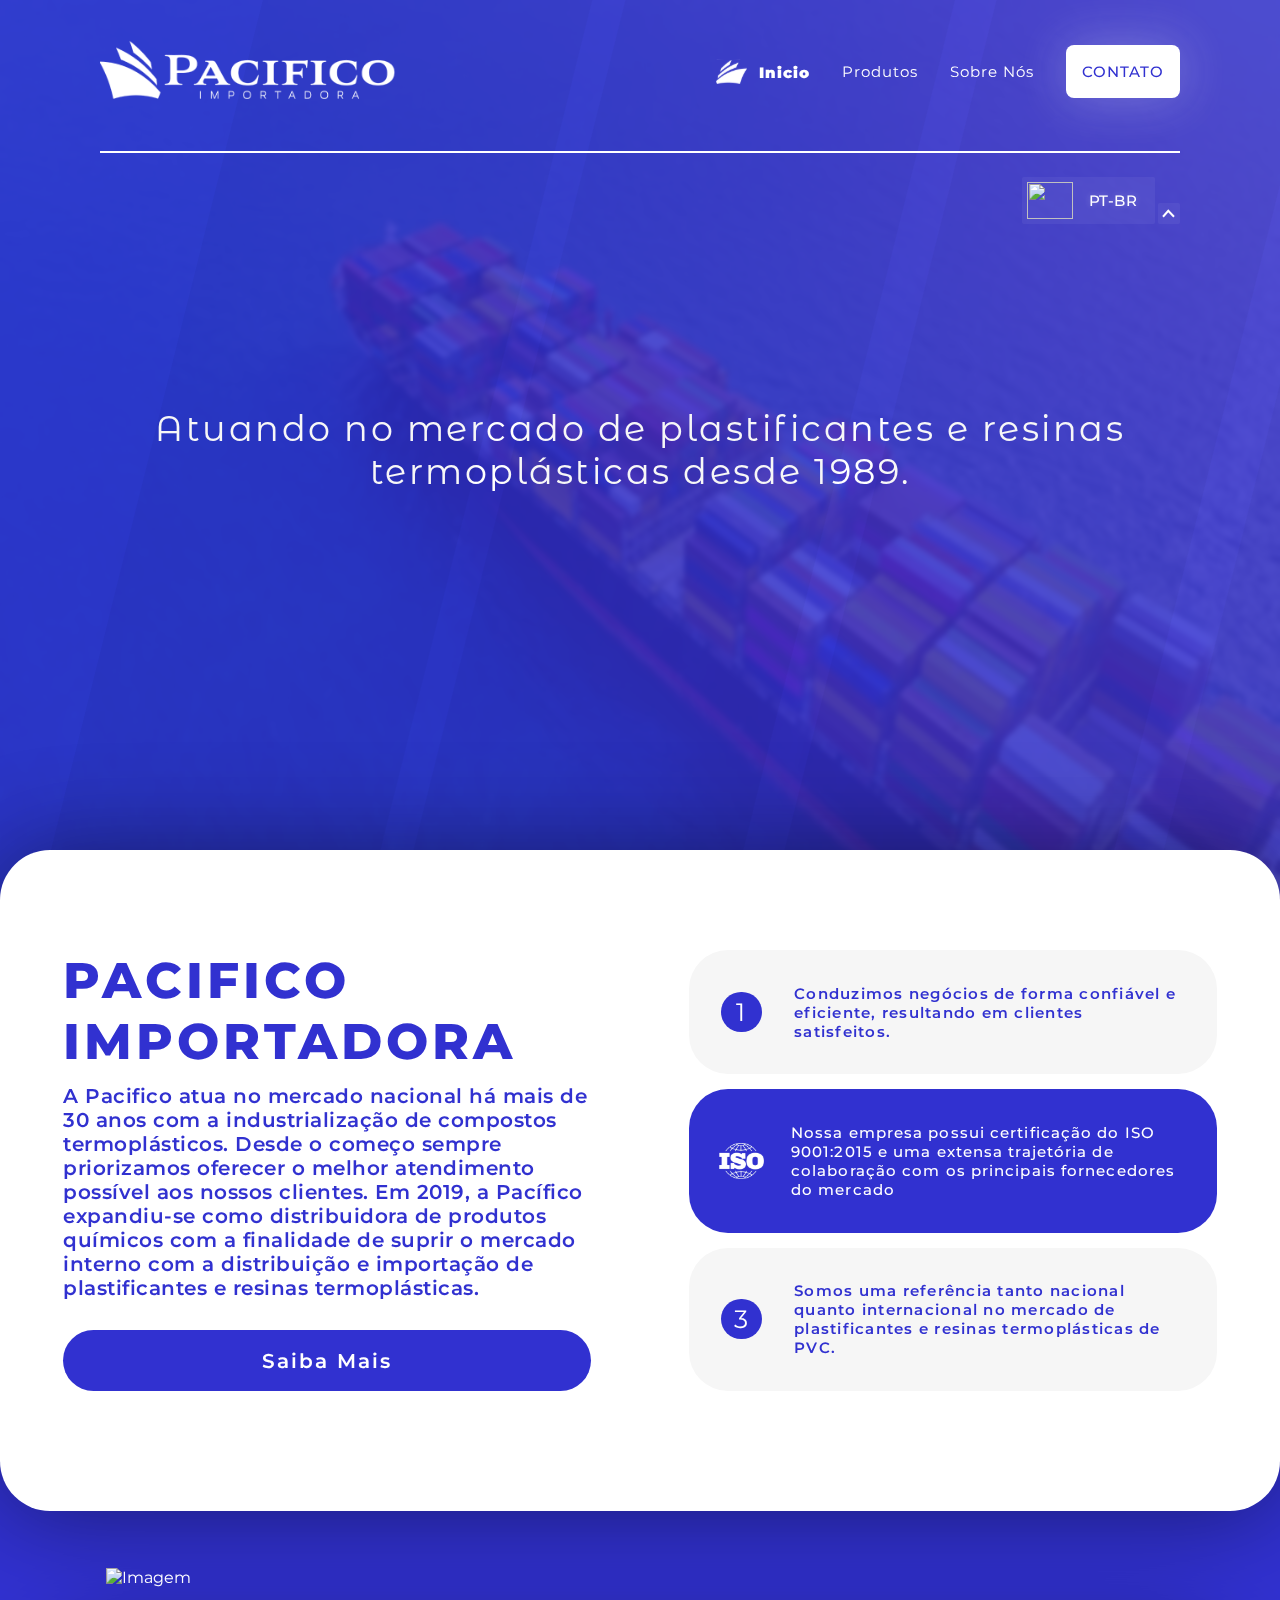
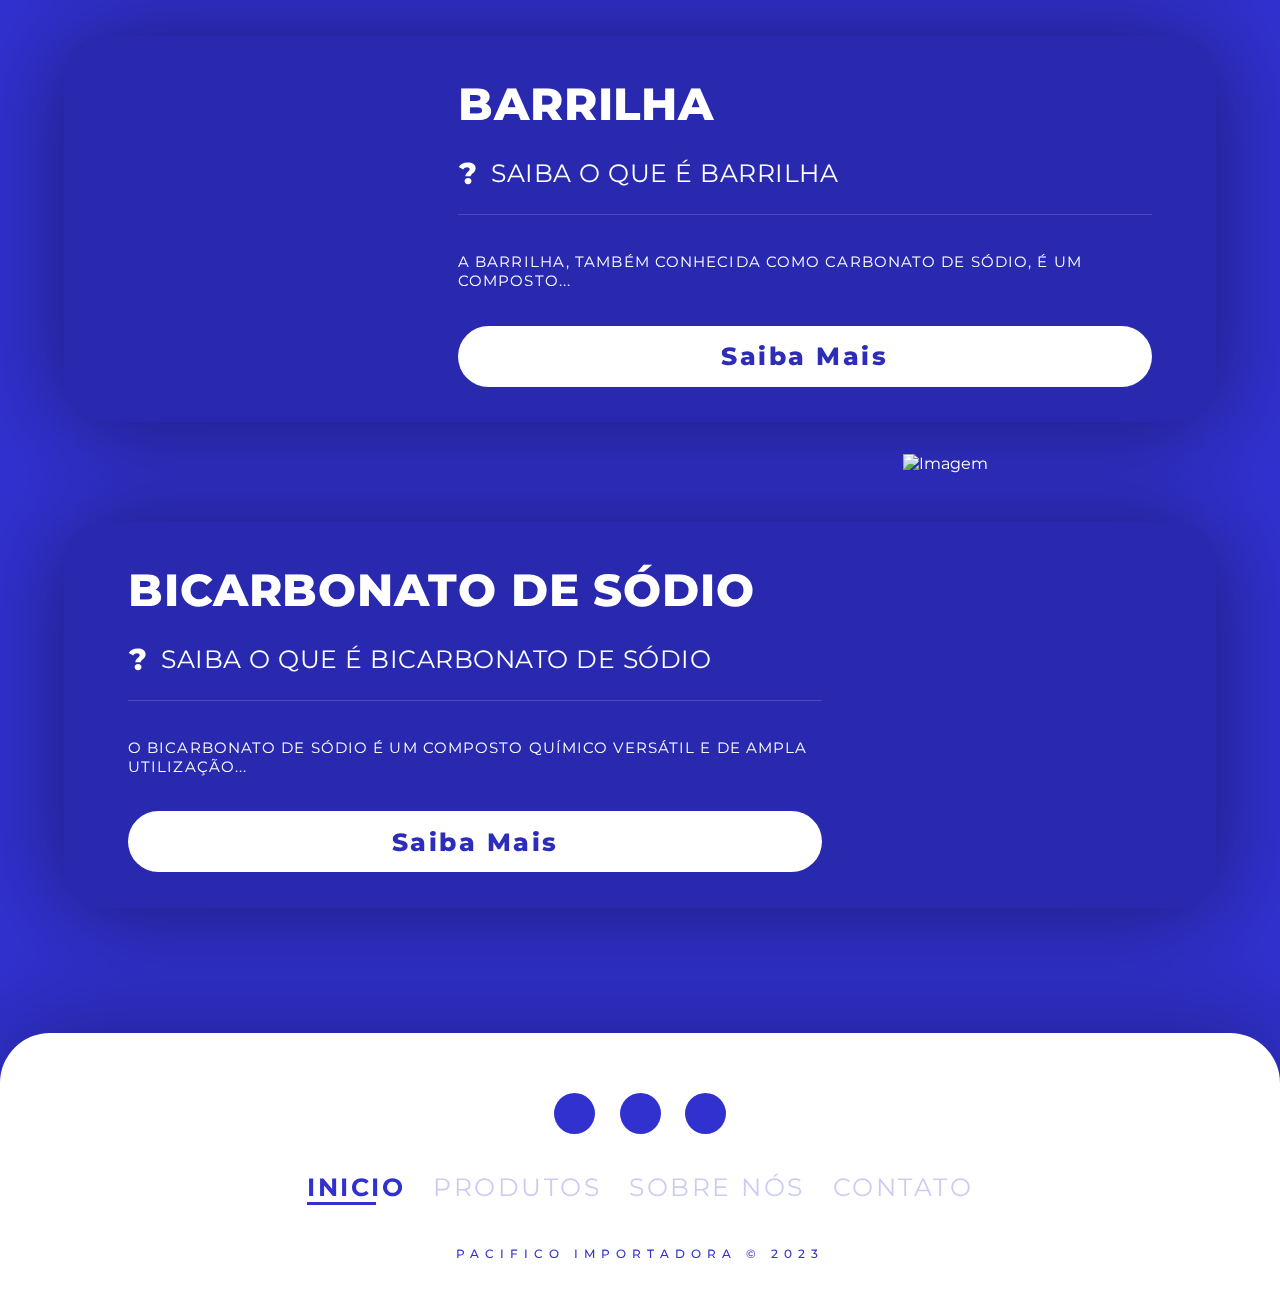
==== commit f93d0de1: "adição de tradução" ====
--- a/inicial/inicial.html
+++ b/inicial/inicial.html
@@ -48,17 +48,17 @@
                 <div class="informations_balloons">
                     <div class="info_balloon">
                         <div class="ident_circle">1</div>
-                        <p>Conduzimos negócios de forma confiável e eficiente, resultando em clientes satisfeitos.</p>
+                        <p id="descCaixa1">Conduzimos negócios de forma confiável e eficiente, resultando em clientes satisfeitos.</p>
                     </div>
                     <div class="info_balloon">
                         <div class="ident_circle">
                             <img src="../geral/assets/ISO.png" alt="ISO">
                         </div>
-                        <p>Nossa empresa possui certificação do ISO 9001:2015 e uma extensa trajetória de colaboração com os principais fornecedores do mercado.</p>
+                        <p id="descCaixa2">Nossa empresa possui certificação do ISO 9001:2015 e uma extensa trajetória de colaboração com os principais fornecedores do mercado.</p>
                     </div>
                     <div class="info_balloon">
                         <div class="ident_circle">3</div>
-                        <p>Somos uma referência tanto nacional quanto internacional no mercado de plastificantes e resinas termoplásticas de PVC.</p>
+                        <p id="descCaixa3">Somos uma referência tanto nacional quanto internacional no mercado de plastificantes e resinas termoplásticas de PVC.</p>
                     </div>
                 </div>
             </div>
--- a/inicial/inicial.css
+++ b/inicial/inicial.css
@@ -110,6 +110,7 @@
     justify-content: center;
     width: 100%;
     height: 100%;
+    padding: 0 1%;
     
 }
 
@@ -134,8 +135,9 @@
 .general_informations_block {
 
     display: flex;
-    gap: 8.7rem;
-    width: 100%;
+    width: 100%;
+    /* gap: 8.7rem; */
+    gap: 8.5%;
     background-color: var(--cor-branca-padrao);
     border-radius: 3.125rem;
     box-shadow: 0px 3px 100px 0px rgba(0, 0, 0, .45);
@@ -171,8 +173,8 @@
     display: flex;
     align-items: center;
     justify-content: center;
-    padding: .88rem 0;
-    width: 100%;
+    width: 100%;
+    height: 3.82rem;
     border-radius: 100px;
     background-color: var(--cor-azul-padrao);
     font-size: 1.25rem;
@@ -398,4 +400,88 @@
 
 }
 
-/* ------------------------------------------------ */+/* ------------------------------------------------ */
+
+@media (max-width: 1400px) {
+
+    .main_title h1 {
+
+        font-size: 35px;
+
+    }
+
+    .general_informations_block {
+
+        padding: 6.25rem 3.94rem 7.5rem 3.94rem;
+
+    }
+
+    .general_informations_block .main_informations h2 {
+
+        font-size: 50px;
+    
+    }
+
+    .general_informations_block .main_informations p {
+
+        font-size: 20px;
+    
+    }
+
+    .general_informations_block .info_balloon p {
+
+        font-size: 15px !important;
+    
+    }
+
+    .general_informations_block .ident_circle img {
+
+        width: 45px;
+
+    }
+
+    .general_informations_block .info_balloon .ident_circle {
+
+        font-size: 25px;
+        min-width: 41px;
+        min-height: 40px;
+
+    }
+
+    .general_informations_block .main_informations button {
+
+        font-size: 1.25rem;
+        font-weight: 600;
+        letter-spacing: .125rem;
+
+    }
+
+    .products_list .item_box .item_image img {
+
+        min-width: 0;
+        min-height: 0;
+        width: 16.9375rem;
+        height: 28.375rem;
+
+    }
+
+    .products_list .main_item_information h2 {
+
+        font-size: 45px;
+        letter-spacing: .05625rem;
+
+    }
+    
+    .footer_container .footer_nav button {
+
+        font-size: 25px;
+
+    }
+
+    .footer_container .est_txt span {
+
+        font-size: 12px;
+
+    }
+
+}--- a/geral/css/style.css
+++ b/geral/css/style.css
@@ -96,14 +96,15 @@
     display: flex;
     align-items: center;
     justify-content: space-between;
+    flex-wrap: wrap;
     margin-bottom: 3rem;
 
 } 
 
 .header_container .top_header_box > figure > img {
 
-    width: 22rem;
-    height: 4.30831rem;
+    /* width: 22rem;
+    height: 4.30831rem; */
     user-select: none;
     cursor: pointer;
 
@@ -140,6 +141,7 @@
     font-size: 1.25rem;
     color: var(--cor-azul-padrao);
     text-align: center;
+    text-transform: uppercase;
     background-color: var(--cor-branca-padrao);
     border-radius: .5rem;
     box-shadow: 0px 0px 50px 0px rgba(255, 255, 255, 0.25);
@@ -194,6 +196,7 @@
     align-items: flex-end;
     position: relative;
     user-select: none;
+    height: 100%;
     gap: 3px;
 
 }
@@ -263,6 +266,7 @@
     border-radius: 2px;
     background: rgba(255, 255, 255, 0.05);
     padding: 5px;
+    z-index: 50;
 
 }
 
@@ -333,11 +337,11 @@
 .footer_container .footer_nav button {
 
     color: var(--cor-azul-claro-25);
-    color: rgba(49, 49, 208, 0.25);
     font-size: 1.5625rem;
     font-weight: 400;
     letter-spacing: .15625rem;
     text-align: center;
+    text-transform: uppercase;
 
 }
 
@@ -349,7 +353,7 @@
 
 }
 
-.footer_container .footer_nav .selecionado .txt_underline {
+.footer_container .footer_nav .txt_underline {
 
     width: 70%;
     height: 3px;
@@ -366,5 +370,70 @@
 
 }
 
-
-/* ------------------------------------------------ */+/* ---------- */
+
+.flexToggle {
+
+    display: flex !important;
+
+}
+
+/* ------------------------------------------------ */
+
+@media (max-width: 1400px) {
+    
+    .header_container *, .products_list .main_item_information p {
+
+        font-size: 15px !important;
+
+    }
+
+    .header_container .top_nav {
+
+        gap: 2rem;
+    
+    }
+    
+    .header_container .top_nav .contact {
+
+        min-width: 0;
+        padding: 0 16px;
+    
+    }
+
+    .header_container .top_header_box > figure > img {
+
+        width: 18.5rem !important;
+    
+    }
+    
+    .products_list .additional_infos span, .products_list .main_item_information button {
+
+        font-size: 25px;
+
+    }
+
+    .footer_container .circles_box > .circle {
+
+        width: 2.5625rem;
+        height: 2.5625rem;
+    
+    }
+
+}
+
+/* @media (min-width: 320px) and (max-width: 480px) {
+
+}
+
+@media (min-width: 481px) and (max-width: 768px) {
+
+}
+
+@media (min-width: 769px) and (max-width: 1024px) {
+
+}
+
+@media (min-width: 1025px) and (max-width: 1200px) {
+
+} */
